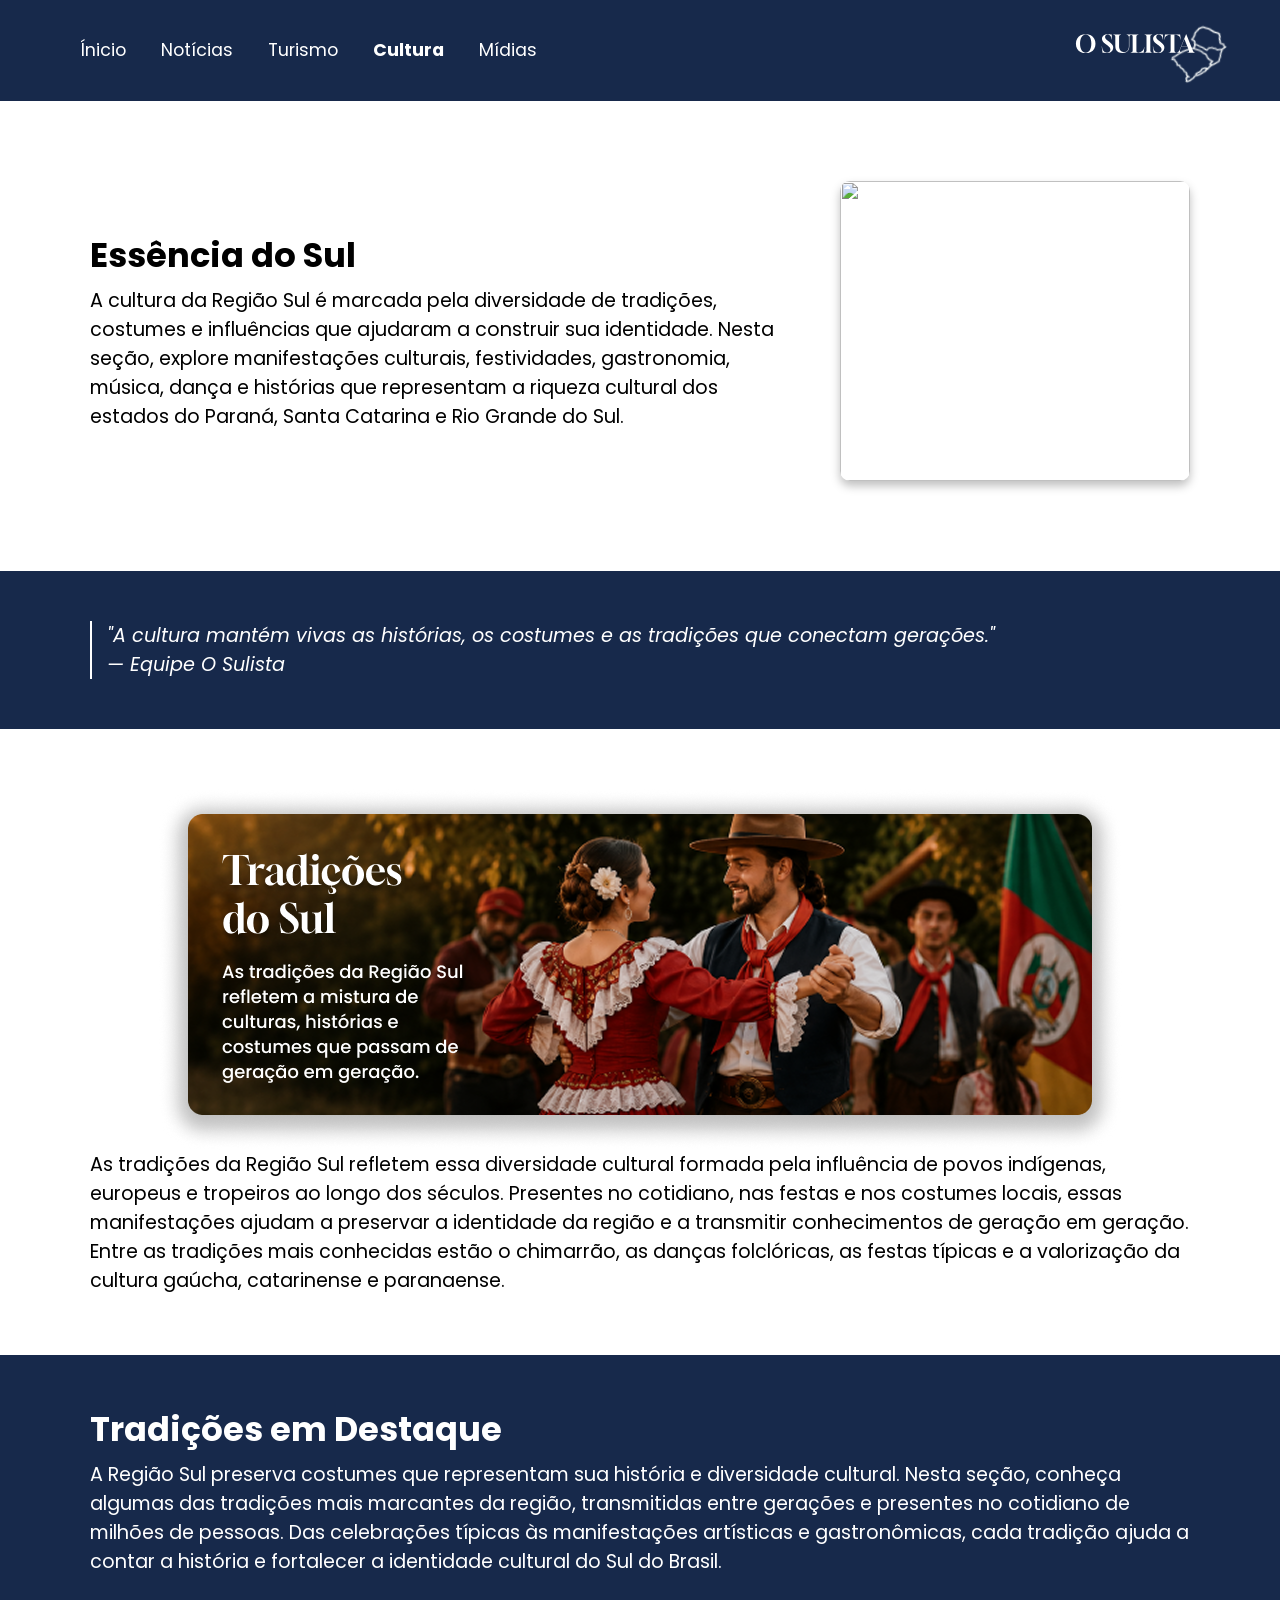
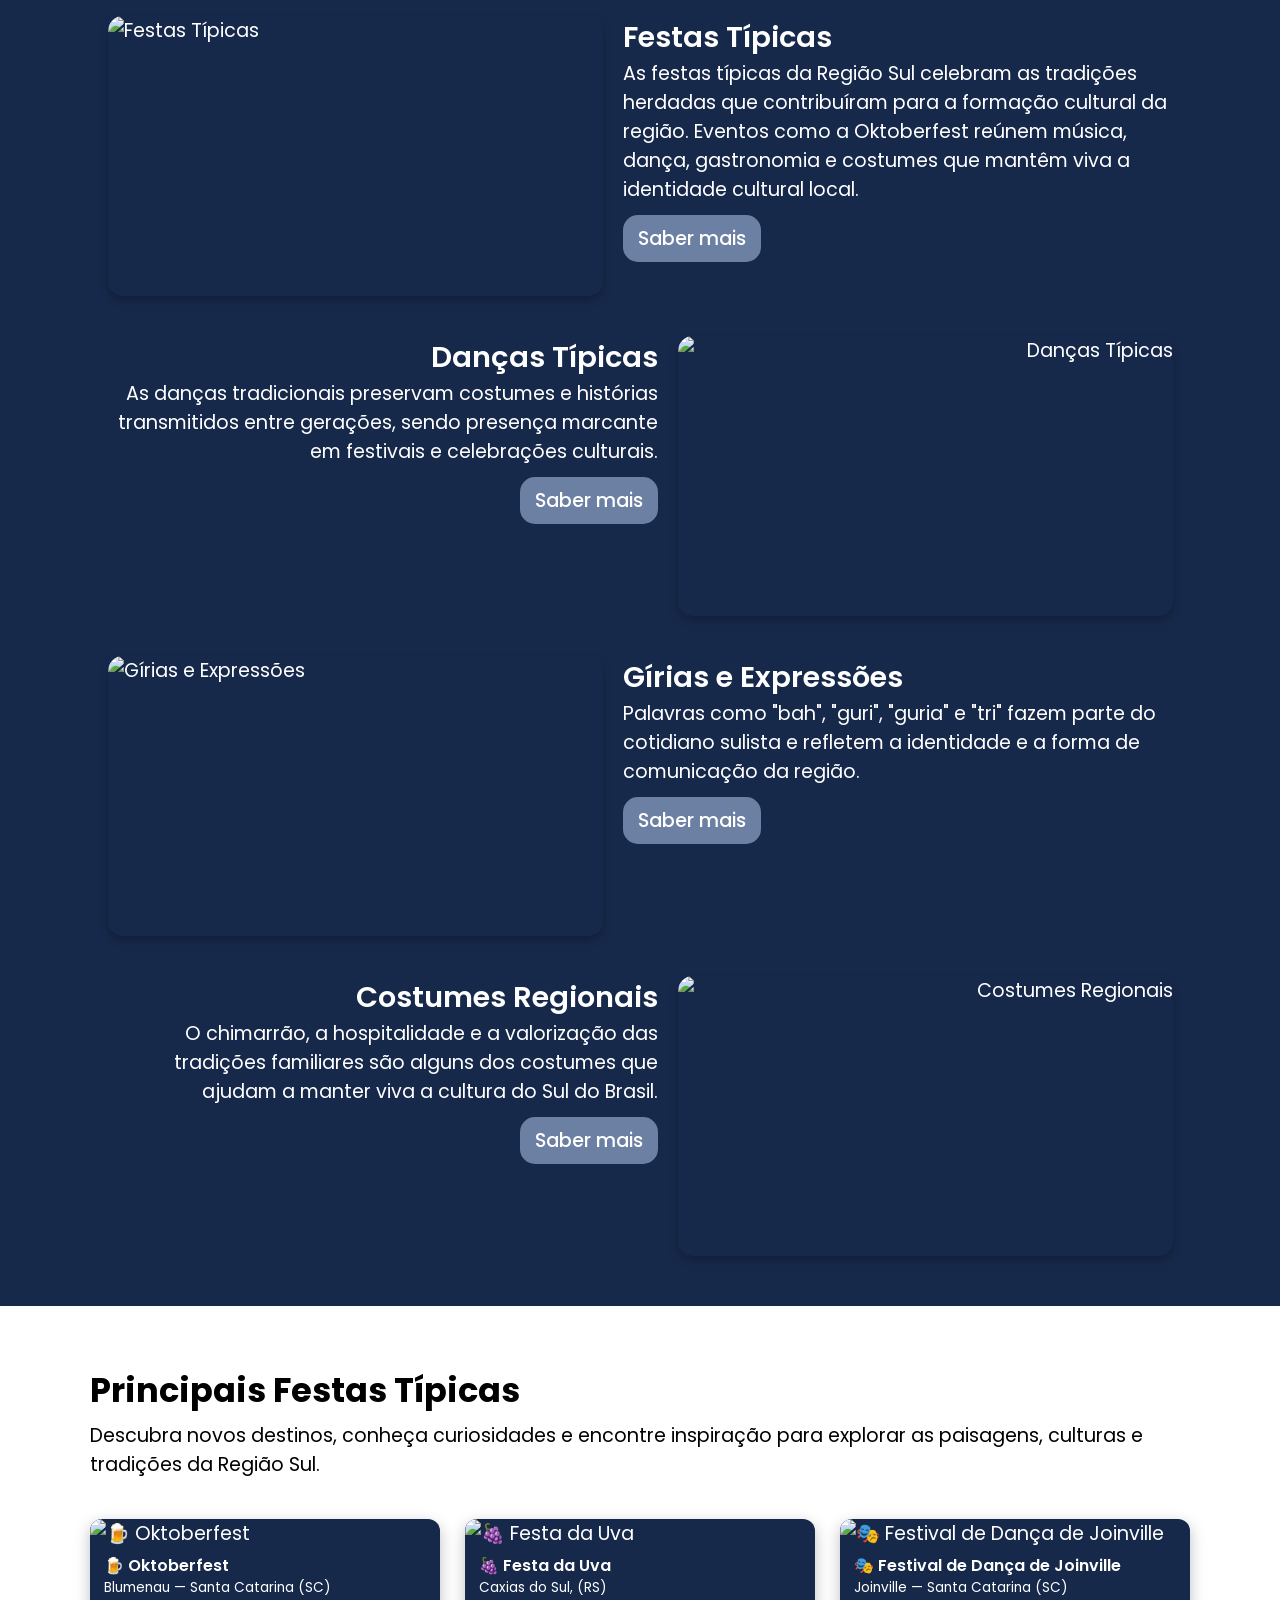
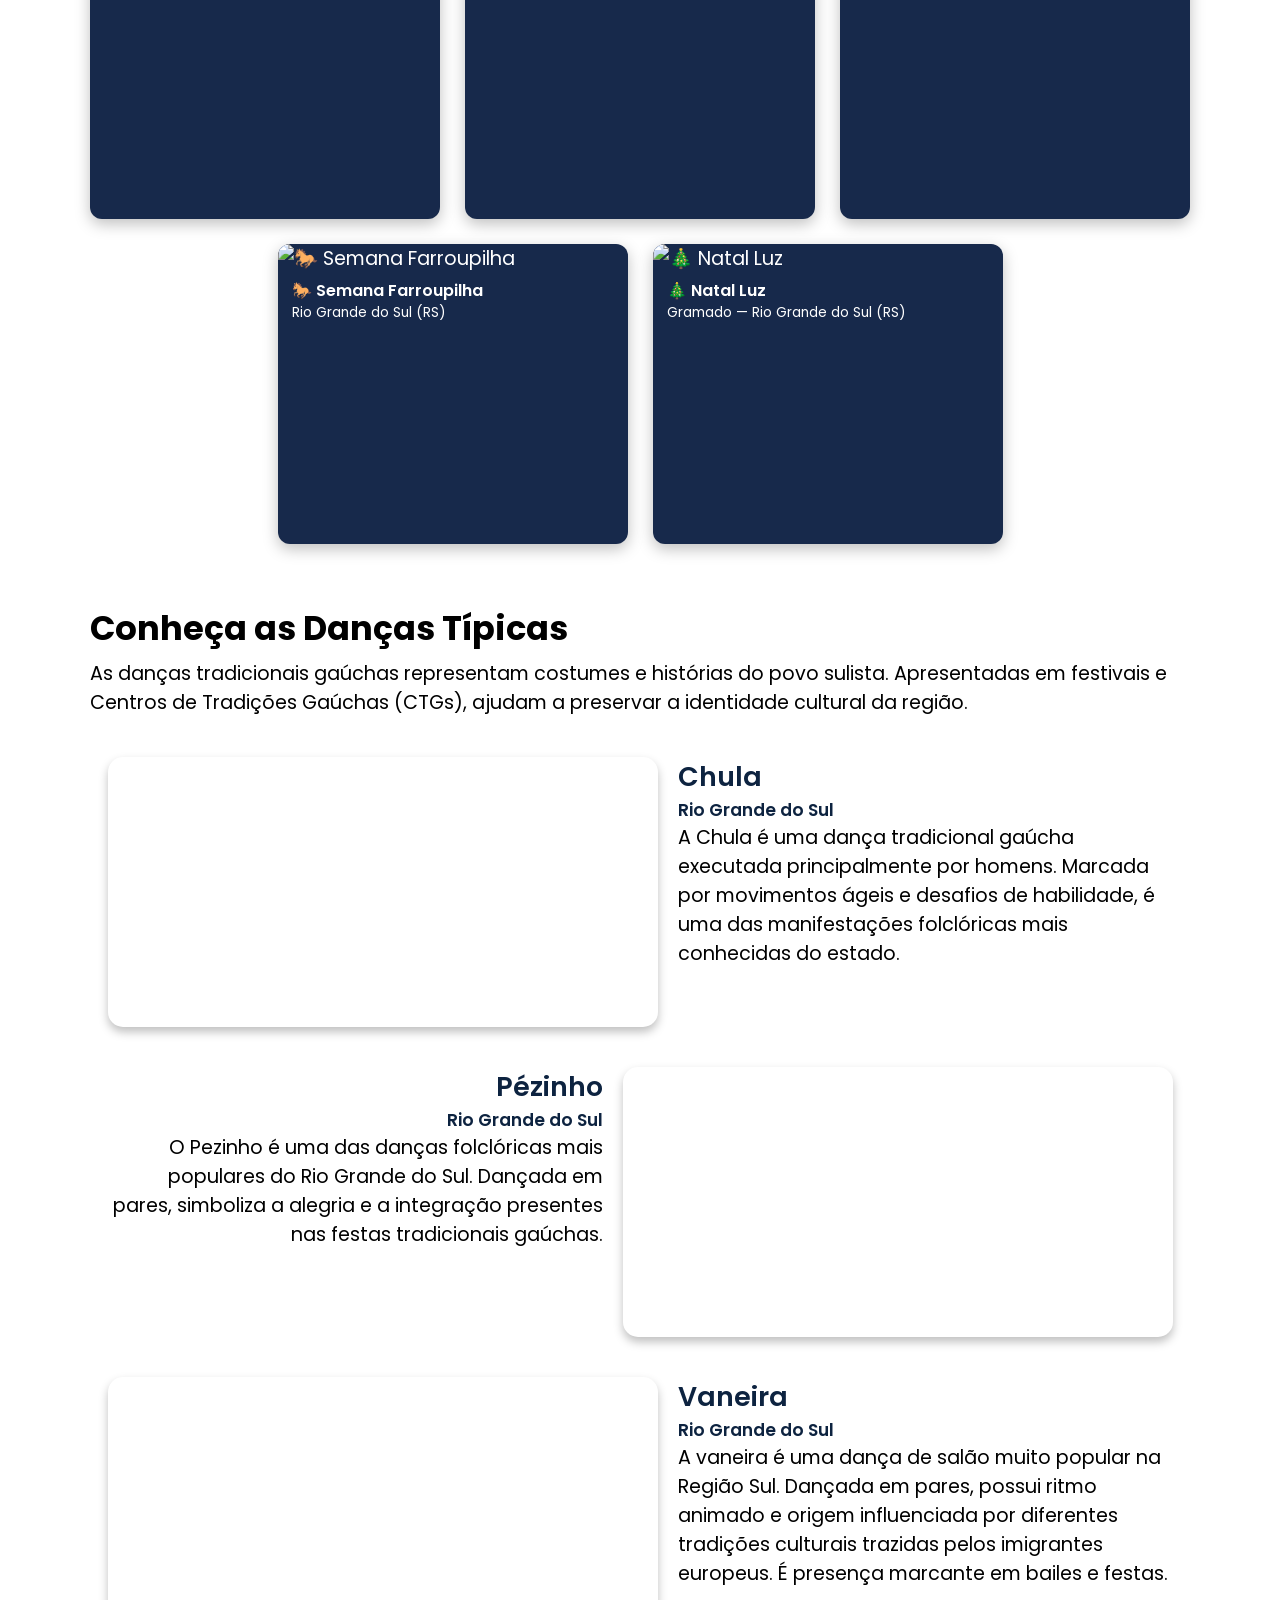
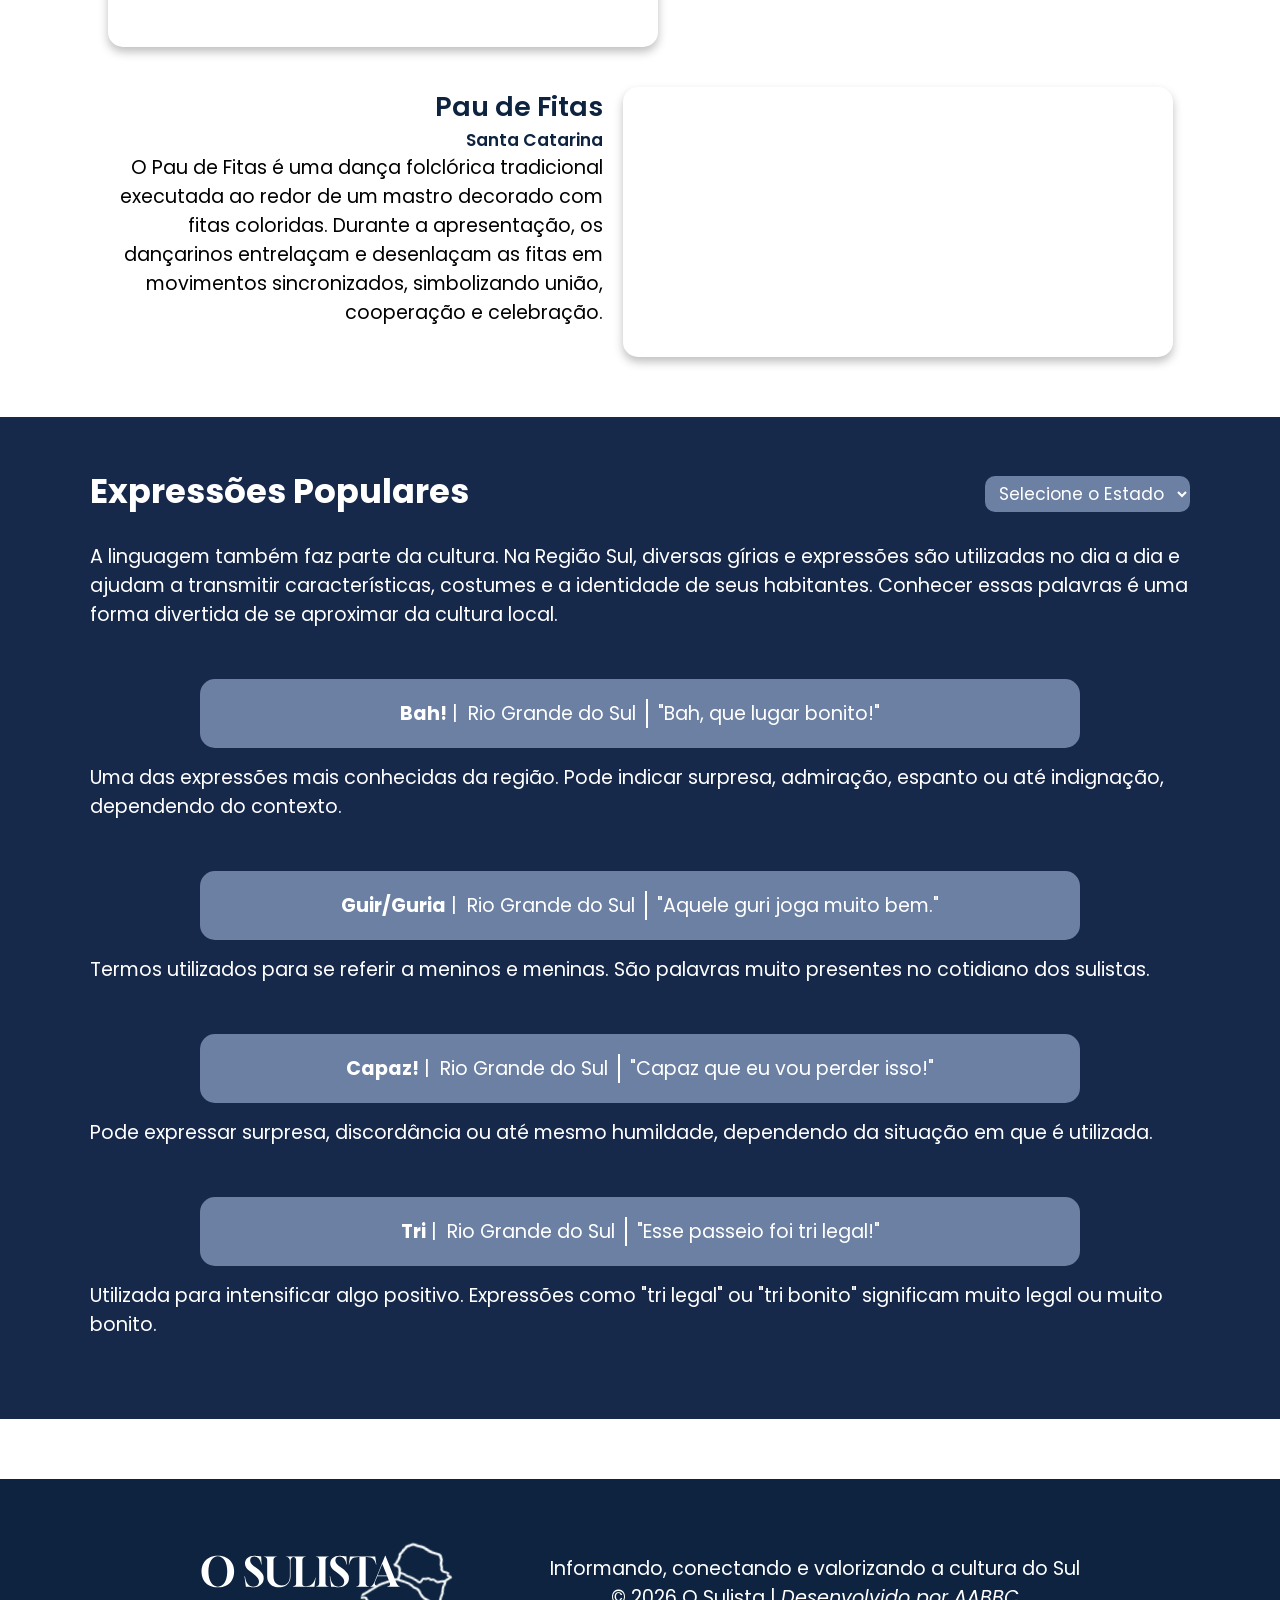
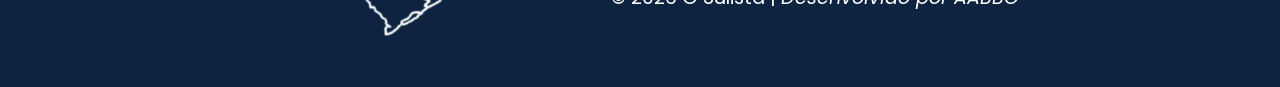
==== pages/cultura.html @ c083f539 "pagina cultura e ajustes gerais" ====
<!DOCTYPE html>
<html lang="pt-br">

<head>
    <meta charset="UTF-8">
    <meta name="viewport" content="width=device-width, initial-scale=1.0">
    <title>O Sulista</title>
    <link rel="stylesheet" href="../css/cultura.css">
    <link rel="stylesheet" href="../css/geral.css">
    <link rel="shortcut icon" href="../assets/icon-sul.svg" type="image/x-icon">
</head>

<body>
    <header>
        <nav>
            <ul>
                <li><a href="../index.html">Ínicio</a></li>
                <li><a href="noticias.html">Notícias</a></li>
                <li><a href="turismo.html">Turismo</a></li>
                <li><a href="#" class="atual">Cultura</a></li>
                <li><a href="midias.html">Mídias</a></li>
            </ul>
        </nav>
        <img src="../assets/logo-branca.svg" alt="Logo do O Sulista" id="logo-header">
    </header>
    <main>
        <section id="sec-introducao">
            <div>
                <h1>Essência do Sul</h1>
                <p>A cultura da Região Sul é marcada pela diversidade de tradições, costumes e influências que ajudaram
                    a construir sua identidade. Nesta seção, explore manifestações culturais, festividades, gastronomia,
                    música, dança e histórias que representam a riqueza cultural dos estados do Paraná, Santa Catarina e
                    Rio Grande do Sul.</p>
            </div>
            <img src="https://www.cma.com.br/wp-content/uploads/2023/01/placeholder-87-1.png" alt="">
        </section>
        <section id="citacao-cultura">
            <blockquote>
                "A cultura mantém vivas as histórias, os costumes e as tradições que conectam gerações." <br>
                — Equipe O Sulista
            </blockquote>
        </section>
        <section id="sec-tradicoes">
            <img src="../assets/tradicoes.png" alt="Tradições">
            <p>As tradições da Região Sul refletem essa diversidade cultural formada pela influência de povos indígenas,
                europeus e tropeiros ao longo dos séculos. Presentes no cotidiano, nas festas e nos costumes locais,
                essas manifestações ajudam a preservar a identidade da região e a transmitir conhecimentos de geração em
                geração. Entre as tradições mais conhecidas estão o chimarrão, as danças folclóricas, as festas típicas
                e a valorização da cultura gaúcha, catarinense e paranaense.</p>
        </section>
        <section id="sec-trad-destaque">
            <h1>Tradições em Destaque</h1>
            <p>A Região Sul preserva costumes que representam sua história e diversidade cultural. Nesta seção, conheça
                algumas das tradições mais marcantes da região, transmitidas entre gerações e presentes no cotidiano de
                milhões de pessoas. Das celebrações típicas às manifestações artísticas e gastronômicas, cada tradição
                ajuda a contar a história e fortalecer a identidade cultural do Sul do Brasil.</p>
            <div class="container-tradicoes" id="tradicoesContainer">
            </div>
        </section>
        <section id="sec-festas">
            <h1>Principais Festas Típicas</h1>
            <p>Descubra novos destinos, conheça curiosidades e encontre inspiração para explorar as paisagens, culturas
                e tradições da Região Sul.</p>
            <div class="container-festas" id="containerFestas"></div>
        </section>
        <section id="sec-dancas">
            <h1>Conheça as Danças Típicas</h1>
            <p>As danças tradicionais gaúchas representam costumes e histórias do povo sulista. Apresentadas em festivais e Centros de Tradições Gaúchas (CTGs), ajudam a preservar a identidade cultural da região.</p>
            <div class="container-dancas" id="dancasContainer">
            </div>
        </section>
        <section id="sec-expressoes">
            <div id="header-secao-girias">
                <h1>Expressões Populares</h1>
                <select id="selectEstadoGirias">
                    <option value="todos">Selecione o Estado</option>
                    <option value="RS">Rio Grande do Sul</option>
                    <option value="SC">Santa Catarina</option>
                    <option value="PR">Paraná</option>
                </select>
            </div>
            <p>A linguagem também faz parte da cultura. Na Região Sul, diversas gírias e expressões são utilizadas no dia a dia e ajudam a transmitir características, costumes e a identidade de seus habitantes. Conhecer essas palavras é uma forma divertida de se aproximar da cultura local.</p>
            <div id="containerGirias" class="container-girias"></div>
            </div>
        </section>
    </main>
    <footer>
        <img src="../assets/logo-branca.svg" alt="Logo do O Sulista" id="logo-footer">
        <p>
            Informando, conectando e valorizando a cultura do Sul
            <br>
            © 2026 O Sulista | <a href="pages/equipe.html"><em>Desenvolvido por AABBC</em></a>
        </p>
    </footer>
    <script src="https://kit.fontawesome.com/f9c90ebe75.js" crossorigin="anonymous"></script>
    <script src="../js/cultura/tradicoes.js"></script>
    <script src="../js/cultura/festas.js"></script>
    <script src="../js/cultura/dancas.js"></script>
    <script src="../js/cultura/girias.js"></script>
    
</body>

</html>
---- css/cultura.css ----
h1 {
    font-size: 1.75em;
    margin-bottom: 5px;
}

#sec-introducao {
    display: flex;
    padding: 30px 90px;
    gap: 40px;
    align-items: center;
}

#sec-introducao img {
    width: 350px;
    height: 300px;
    object-fit: cover;
    border-radius: 10px;
    box-shadow: 0px 5px 10px 0px rgba(0, 0, 0, 0.25);
}


/*-----citacao-------*/
#citacao-cultura {
    background-color: #17294B;
    color: #fff;
    padding: 50px 90px;
}

#citacao-cultura blockquote {
    margin: auto;
    font-style: italic;
    border-left: 2px solid #fff;
    padding-left: 15px;
}

#sec-tradicoes {
    display: flex;
    flex-direction: column;
    align-items: center;
}

/*-----------secao tradicoes destaque------------*/
#sec-trad-destaque {
    background-color: #17294B;
    color: #fff;
    padding: 50px 90px;
}

.container-tradicoes {
    margin-top: 40px;
    display: flex;
    flex-direction: column;
    gap: 40px;
}

.card-tradicao {
    display: flex;
    justify-content: center;
    gap: 20px;
}

.card-tradicao-info {
    width: 50%;
}

.card-tradicao img {
    width: 45%;
    height: 280px;
    object-fit: cover;
    border-radius: 15px;
    box-shadow: 0px 5px 10px 0px rgba(0, 0, 0, 0.25);
}

.card-tradicao h2 {
    font-weight: 600;
}

.card-tradicao p {
    margin-bottom: 20px;
}

.card-tradicao a {
    padding: 10px 15px;
    background-color: #6C80A3;
    font-weight: 500;
    border-radius: 15px;
}

.card-tradicao-reverse {
    flex-direction: row-reverse;
    text-align: right;
}

/*---------------festas-------------*/
.container-festas {
    width: 100%;
    margin: 40px auto;
    display: grid;
    grid-template-columns: repeat(6, 1fr);
    gap: 25px;
}

.flip-card-festa {
    height: 300px;
    grid-column: span 2;
    perspective: 1000px;
}

.flip-card-festa:nth-child(4) {
    grid-column: 2 / span 2;
}

.flip-card-festa:nth-child(5) {
    grid-column: 4 / span 2;
}

.flip-card-inner-festa {
    position: relative;
    width: 100%;
    height: 100%;
    transition: transform .8s;
    transform-style: preserve-3d;
}

.flip-card-festa:hover .flip-card-inner-festa {
    transform: rotateY(180deg);
}

.card-front-festa,
.card-back-festa {
    position: absolute;
    inset: 0;
    border-radius: 12px;
    overflow: hidden;
    backface-visibility: hidden;
    box-shadow: 0 5px 15px rgba(0, 0, 0, .25);
    background: #17294B;
    color: white;
}

.card-front-festa img {
    width: 100%;
    height: 210px;
    object-fit: cover;
}

.card-content-festa {
    padding: 5px 14px;
}

.card-content-festa h3 {
    margin: 0;
    font-size: 1rem;
    font-weight: 600;
}

.card-content-festa span {
    display: block;
    font-size: .85rem;
}

.card-back-festa {
    transform: rotateY(180deg);
    padding: 20px;
    font-size: .7em;
}

.divider {
    background-color: #0D2340;
    height: 1px;
    margin: 15px auto;
    width: 70%;
}

.card-back-festa h3 {
    font-size: 1.1em;
    font-weight: 600;
}

/*-------------dancas--------------*/
.container-dancas {
    margin-top: 40px;
    display: flex;
    flex-direction: column;
    gap: 40px;
}

.card-danca {
    display: flex;
    justify-content: center;
    gap: 20px;
}

.card-danca-info {
    width: 45%;
}

.card-danca video {
    width: 50%;
    height: 270px;
    border-radius: 15px;
    box-shadow: 0px 5px 10px 0px rgba(0, 0, 0, 0.25);
}

.card-danca h2 {
    font-weight: 600;
    color: #0D2340;
    font-size: 1.4em;
}

.card-danca h3 {
    color: #0D2340;
    font-weight: 600;
    font-size: .9em;
}

.card-danca p {
    margin-bottom: 20px;
}

.card-danca a {
    padding: 10px 15px;
    background-color: #6C80A3;
    font-weight: 500;
    border-radius: 15px;
}

.card-danca-reverse {
    flex-direction: row-reverse;
    text-align: right;
}

/*--------expressoes------------*/
#sec-expressoes {
    background-color: #17294B;
    color: #fff;
    padding: 50px 90px;
}

#header-secao-girias {
    display: flex;
    justify-content: space-between;
    align-items: center;
    margin-bottom: 20px;
}

#sec-expressoes select {
    color: #fff;
    background-color: #6C80A3;
    border-radius: 10px;
    font-size: .9em;
    padding: 5px 10px;
    cursor: pointer;
}

#sec-expressoes select:hover{
    background-color: #5f718f;
}

#sec-expressoes option {
    background-color:#fff;
    color: #0D2340;
}

.container-girias {
    margin: 30px 0;
}

.card-giria {
    width: 80%;
    margin: 50px auto 15px auto;
    background-color: #6C80A3;
    display: flex;
    padding: 20px;
    border-radius: 15px;
    justify-content: center;
    gap: 10px;
}

.card-giria-ex {
    border-left: 2px solid #fff;
    padding-left: 10px;
}
---- css/geral.css ----
@import url('https://fonts.googleapis.com/css2?family=Gloock&display=swap');

@import url('https://fonts.googleapis.com/css2?family=Poppins:ital,wght@0,100;0,200;0,300;0,400;0,500;0,600;0,700;0,800;0,900;1,100;1,200;1,300;1,400;1,500;1,600;1,700;1,800;1,900&display=swap');

/*---------reset.css----------*/

* {
    margin: 0;
    padding: 0;
    box-sizing: border-box;
    font-family: "Poppins", sans-serif;
}

main {
    font-size: 1.2em;
}

section {
    max-width: 100%;
    padding: 0px 90px;
    margin-bottom: 60px;
}

ul,
ol {
    list-style: none;
}

a {
    text-decoration: none;
    color: inherit;
}

button,
input,
select,
textarea {
    font: inherit;
    border: none;
    background: none;
    outline: none;
}

:focus {
    outline: none;
}

table {
    border-collapse: collapse;
    border-spacing: 0;
}

/*---------------header--------------*/
header {
    background-color: #17294B;
    color: #fff;
    display: flex;
    justify-content: space-between;
    align-items: center;
    padding-left: 80px;
    margin-bottom: 50px;
    font-size: 1.1em;
}

header nav {
    width: 30%;
}

header nav ul {
    width: 100%;
    display: flex;
    align-items: center;
    gap: 35px;
}

header nav ul li:hover{
    transform: scale(1.1);
    transition: 0.3s;
}

#logo-header {
    width: 180px;
    margin: 0px 25px 0px 0px;
}

.atual {
    font-weight: bold;
}

/*------------------footer------------------*/
footer {
    background-color: #0D2340;
    color: #fff;
    display: flex;
    align-items: center;
    justify-content: center;
    padding: 20px;
    font-size: 1.2em;
    gap: 50px;
    text-align: center;
}

footer img {
    width: 300px;
    margin: 0;
}

footer a:hover {
    text-decoration: underline;
}
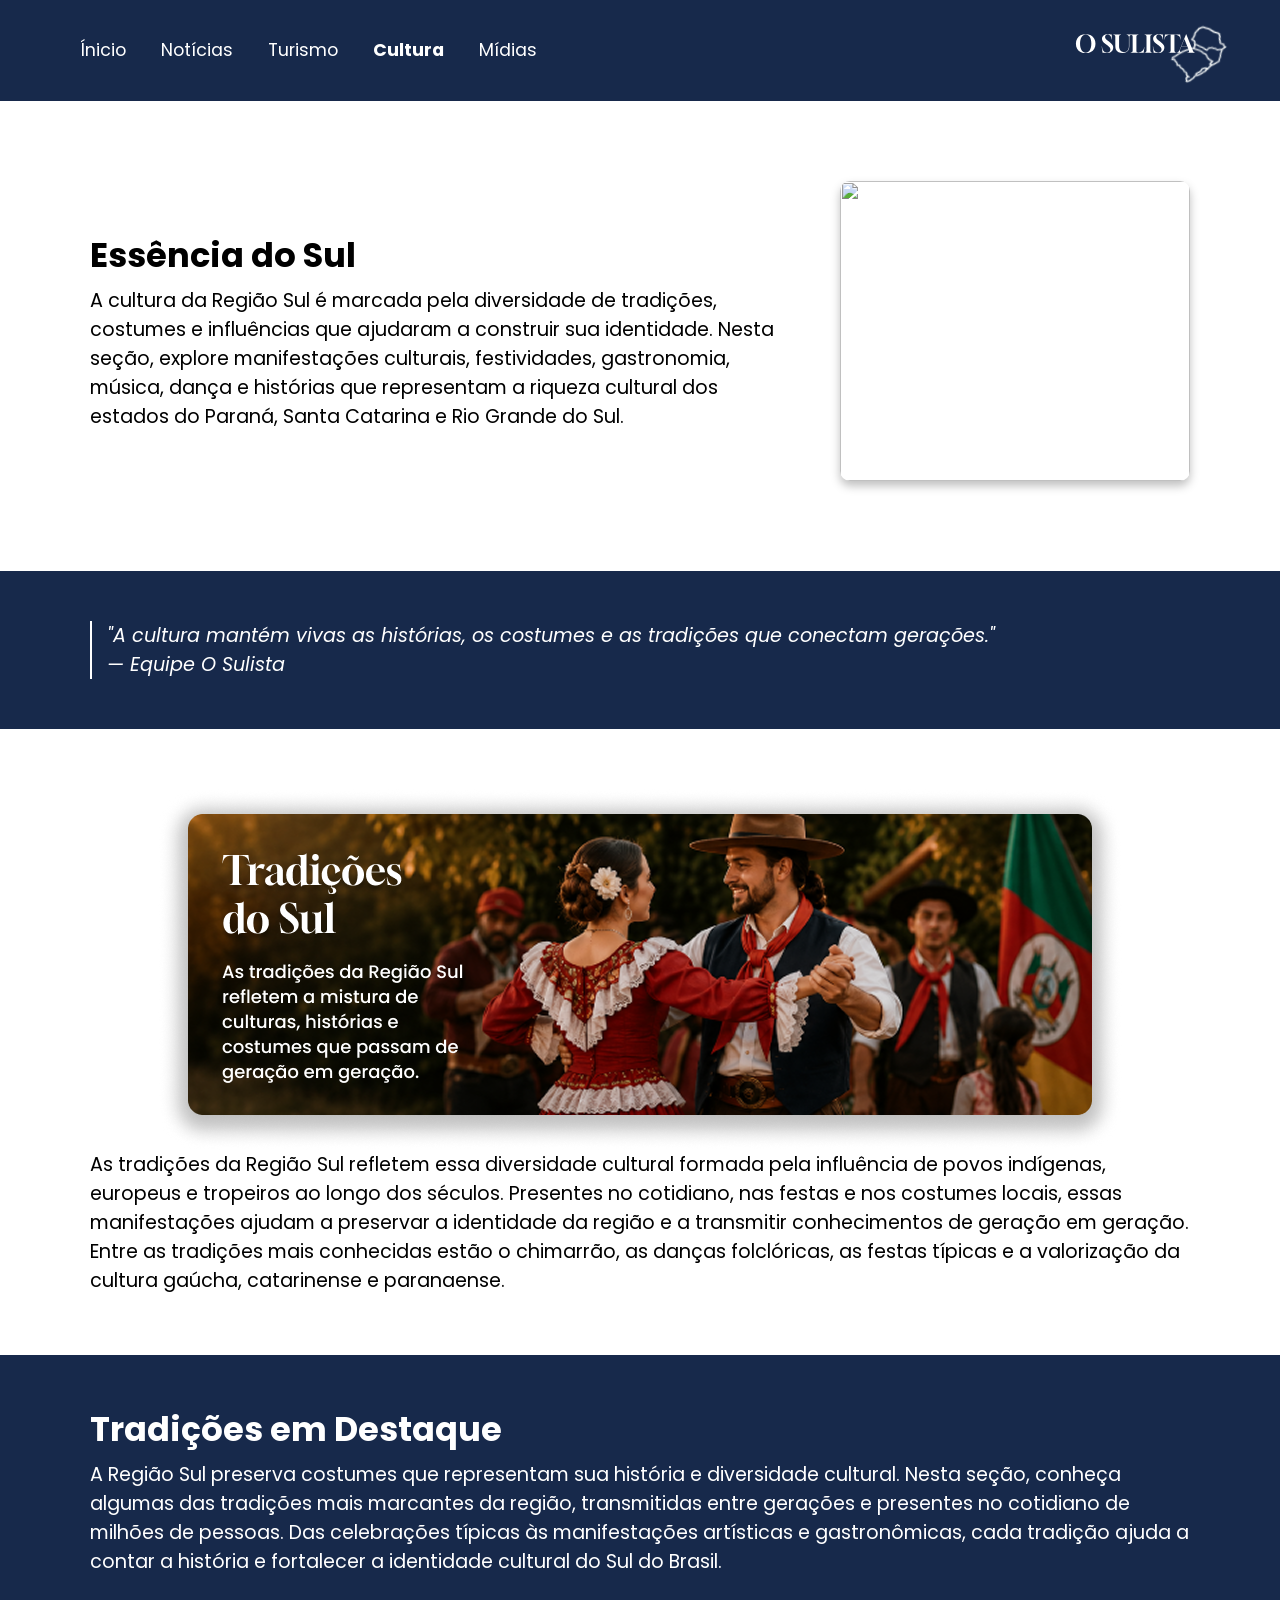
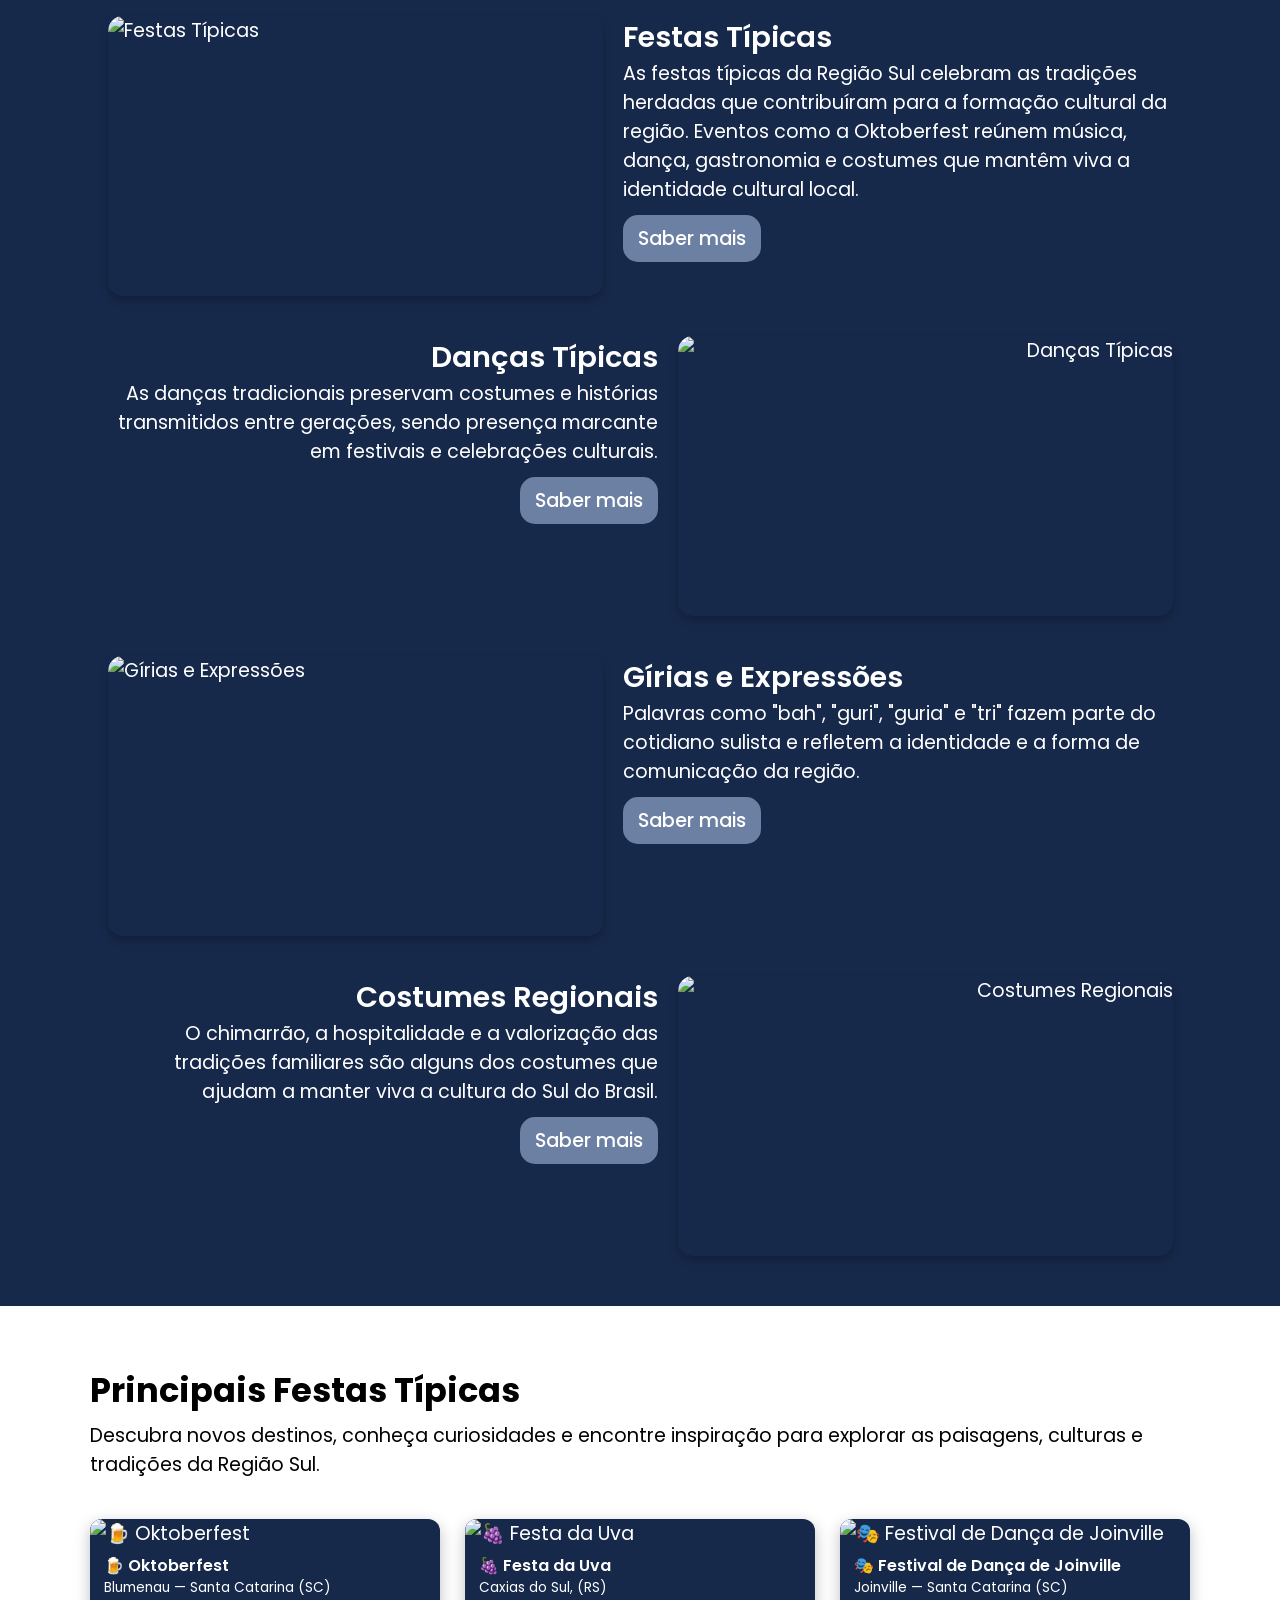
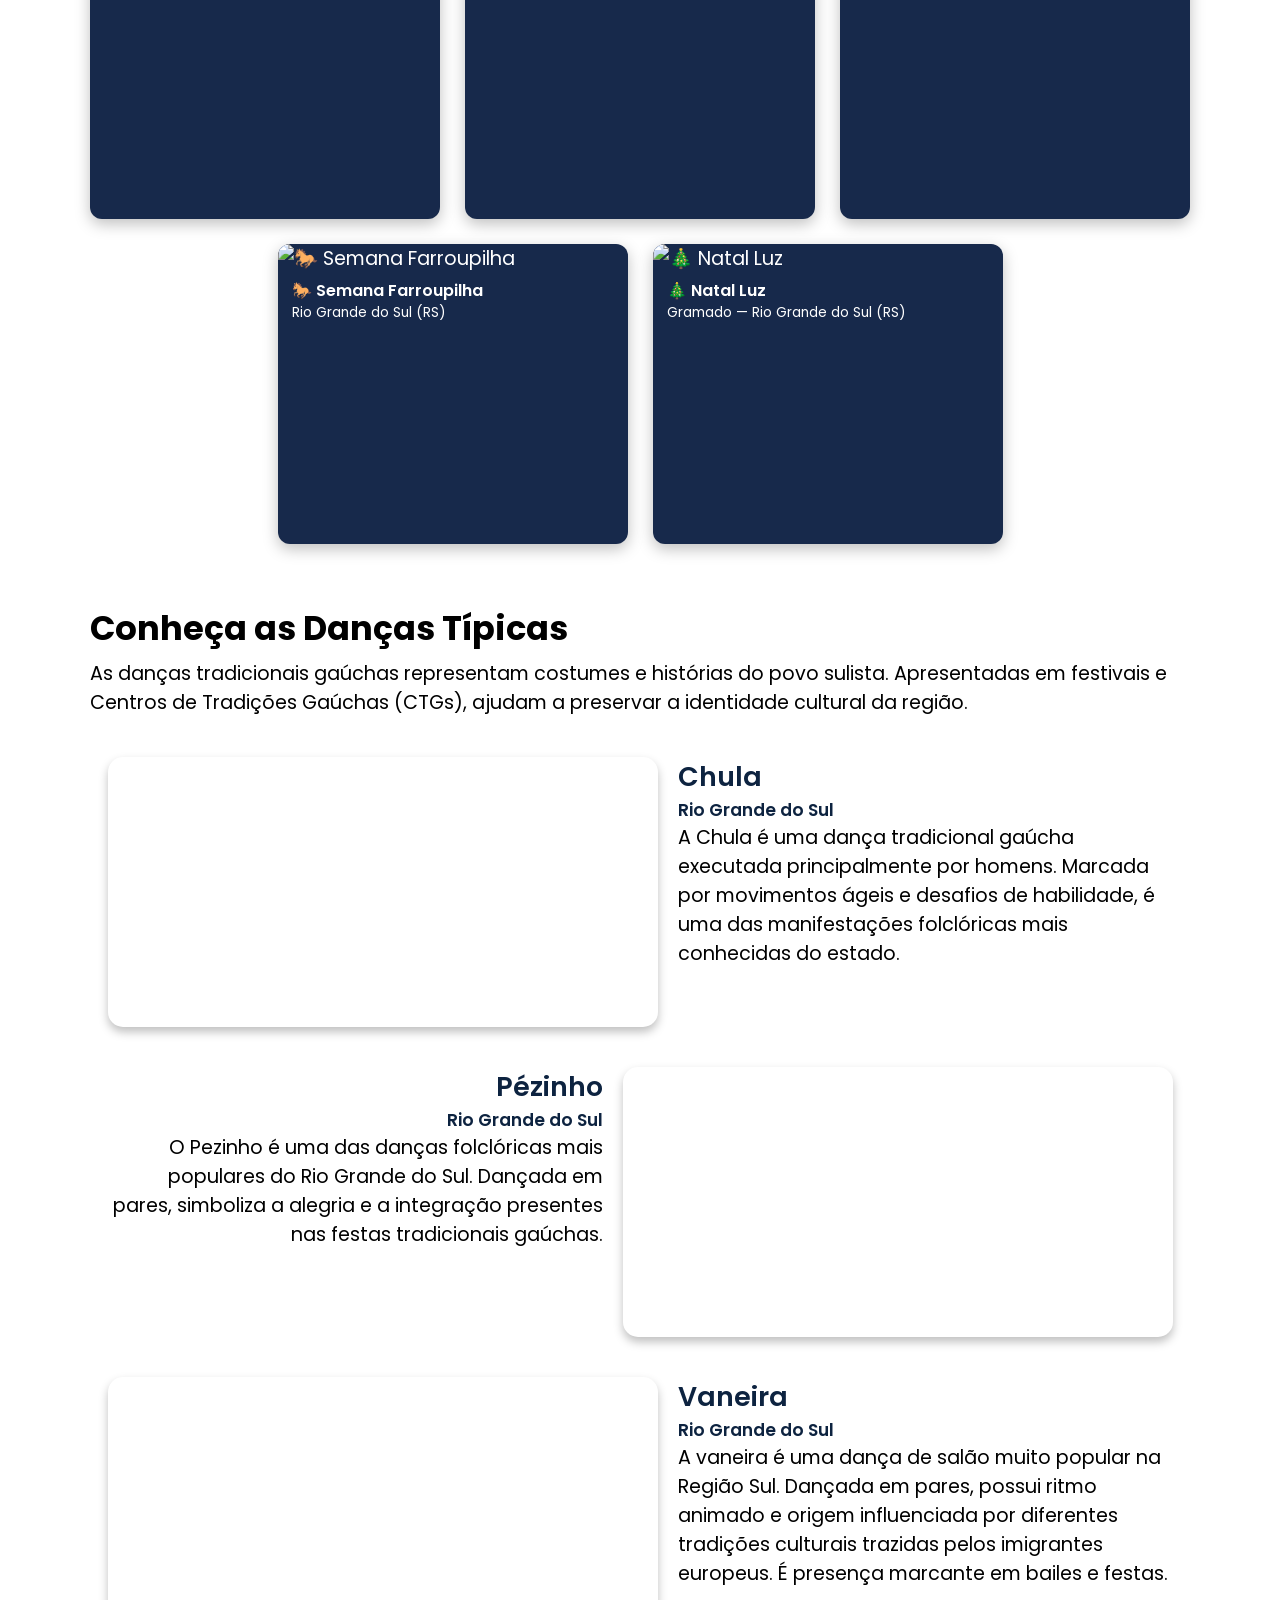
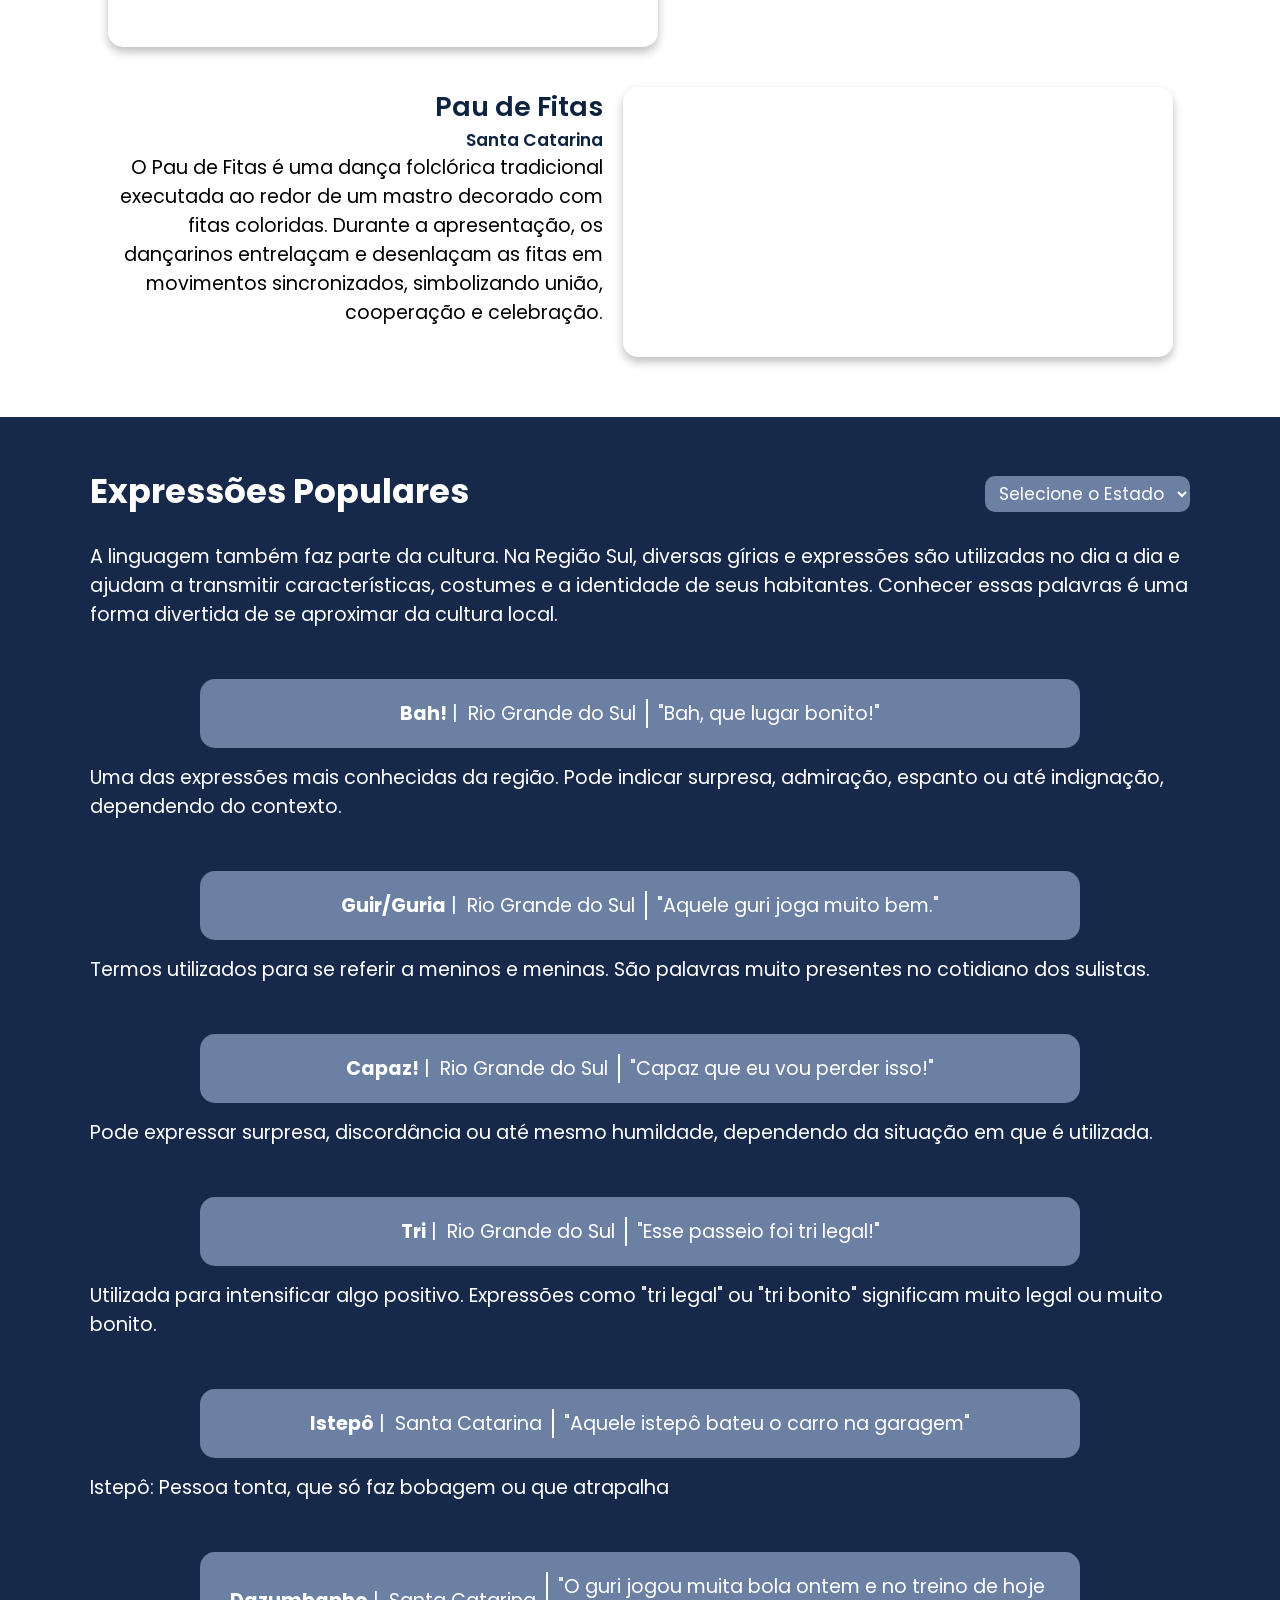
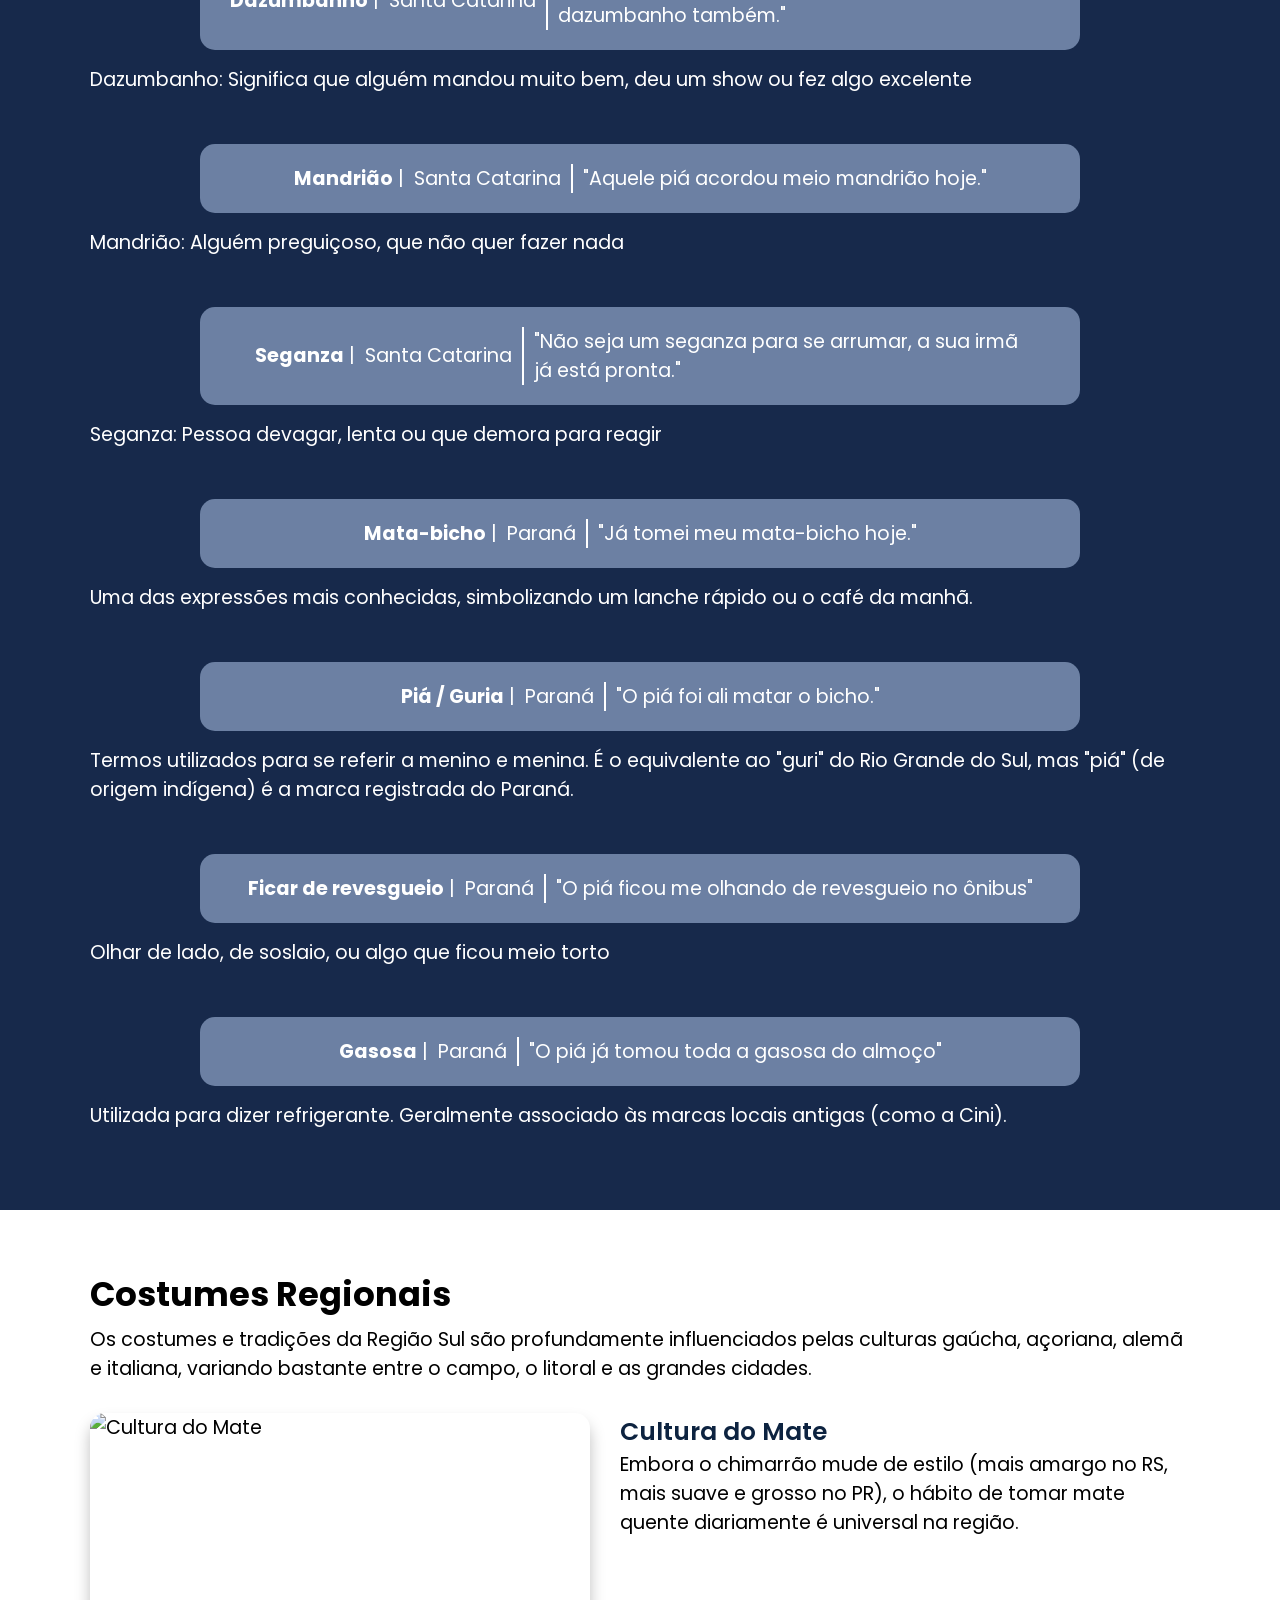
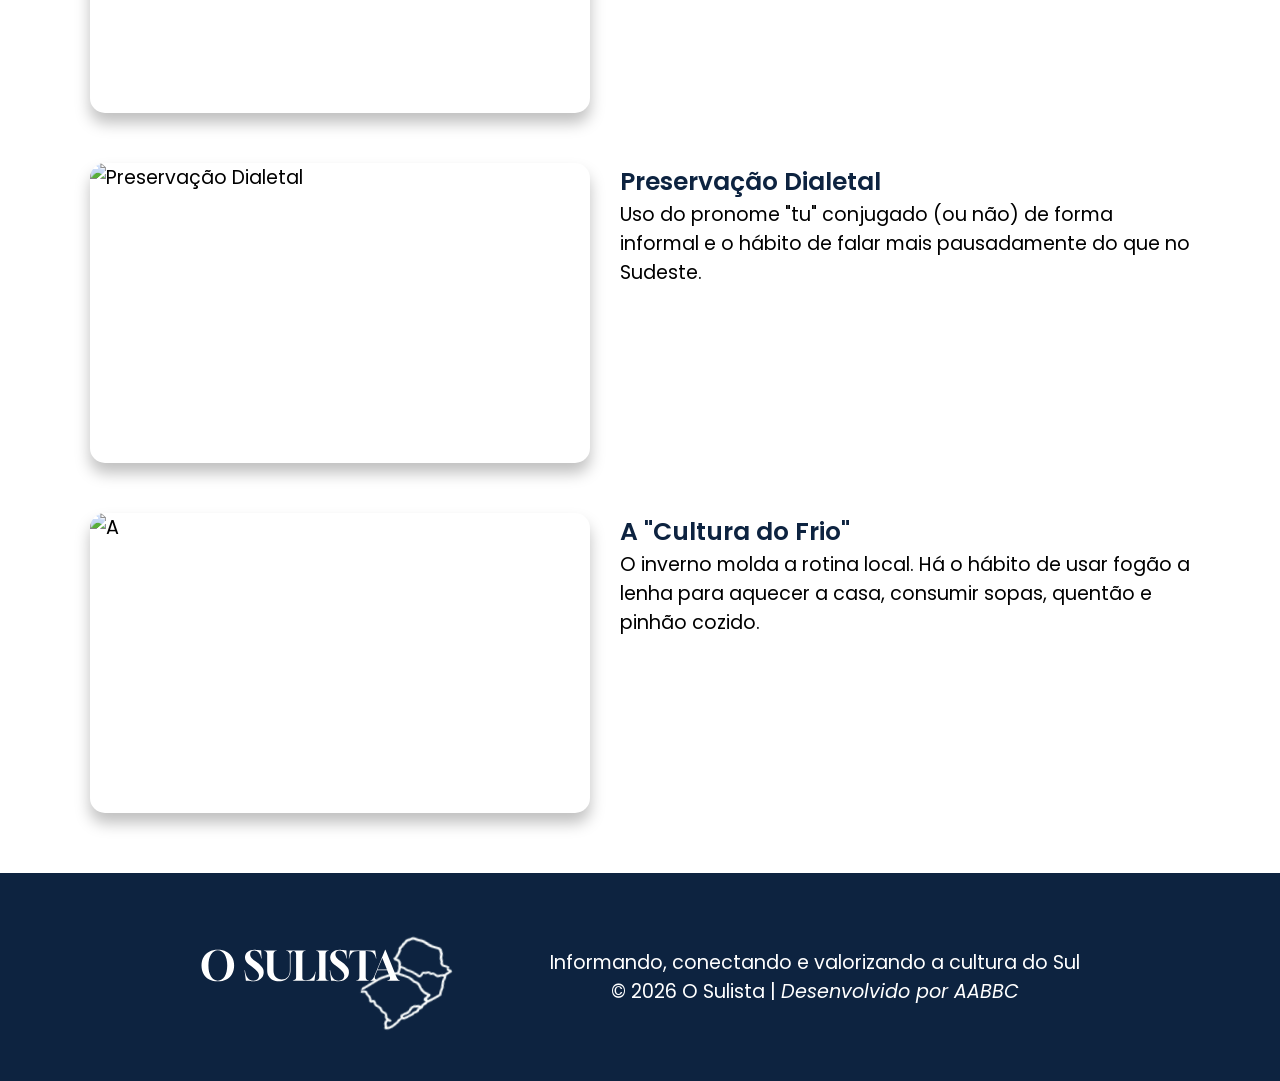
==== commit 2dfff7d6: "mais seções na pagina cultura" ====
--- a/pages/cultura.html
+++ b/pages/cultura.html
@@ -83,6 +83,12 @@
             <div id="containerGirias" class="container-girias"></div>
             </div>
         </section>
+        <section id="sec-costumes">
+            <h1>Costumes Regionais</h1>
+            <p>Os costumes e tradições da Região Sul são profundamente influenciados pelas culturas gaúcha, açoriana, alemã e italiana, variando bastante entre o campo, o litoral e as grandes cidades.</p>
+            <div id="containerCostumes" class="container-costumes">
+            </div>
+        </section>
     </main>
     <footer>
         <img src="../assets/logo-branca.svg" alt="Logo do O Sulista" id="logo-footer">
@@ -97,6 +103,41 @@
     <script src="../js/cultura/festas.js"></script>
     <script src="../js/cultura/dancas.js"></script>
     <script src="../js/cultura/girias.js"></script>
+    <script>
+
+        const costumes = [
+            {
+                imagem: "https://http2.mlstatic.com/D_NQ_NP_829495-MLB92982261542_092025-O.webp",
+                titulo: "Cultura do Mate",
+                descricao: "Embora o chimarrão mude de estilo (mais amargo no RS, mais suave e grosso no PR), o hábito de tomar mate quente diariamente é universal na região."
+            }, 
+            {
+                imagem: "https://whiteroseforest.org/wp-content/uploads/2023/05/White-Rose-Forest-Shoot-111-low.jpg",
+                titulo: "Preservação Dialetal",
+                descricao: "Uso do pronome \"tu\" conjugado (ou não) de forma informal e o hábito de falar mais pausadamente do que no Sudeste."
+            },
+            {
+                imagem: "https://encrypted-tbn2.gstatic.com/images?q=tbn:ANd9GcQW-VLzX7Z2ZcbX3uxGeCeBHWB6UudMFDJf1vgG4oC09knZMaLj",
+                titulo: "A \"Cultura do Frio\"",
+                descricao: "O inverno molda a rotina local. Há o hábito de usar fogão a lenha para aquecer a casa, consumir sopas, quentão e pinhão cozido."
+            },
+        ]
+
+        const containerCostumes = document.getElementById("containerCostumes")
+
+        costumes.forEach(costume => {
+            containerCostumes.innerHTML += `
+            <article class="card-costume">
+                <img src="${costume.imagem}" alt="${costume.titulo}">
+                
+                <div class="card-content-costume">
+                    <h3>${costume.titulo}</h3>
+                    <p>${costume.descricao}</p>
+                </div>
+            </article>
+            `
+        });
+    </script>
     
 </body>
 
--- a/css/cultura.css
+++ b/css/cultura.css
@@ -1,3 +1,7 @@
+body, html {
+    scroll-behavior: smooth;
+}
+
 h1 {
     font-size: 1.75em;
     margin-bottom: 5px;
@@ -275,9 +279,41 @@
     border-radius: 15px;
     justify-content: center;
     gap: 10px;
+    align-items: center;
 }
 
 .card-giria-ex {
     border-left: 2px solid #fff;
     padding-left: 10px;
+    max-width: 60%;
+}
+
+
+/*--------------costumes--------------*/
+
+.container-costumes {
+    display: flex;
+    flex-direction: column;
+    gap: 50px;
+    margin-top: 30px;
+}
+
+.card-costume {
+    display: flex;
+    gap: 30px;
+}
+
+.card-costume h3{
+    color: #0D2340;
+    font-weight: 600;
+    font-size: 1.3em;
+}
+
+.card-costume img{
+    min-width: 500px;
+    max-width: 70%;
+    height: 300px;
+    object-fit: cover;
+    border-radius: 15px;
+    box-shadow: 0 10px 15px 0px rgba(0, 0, 0, 0.25);
 }
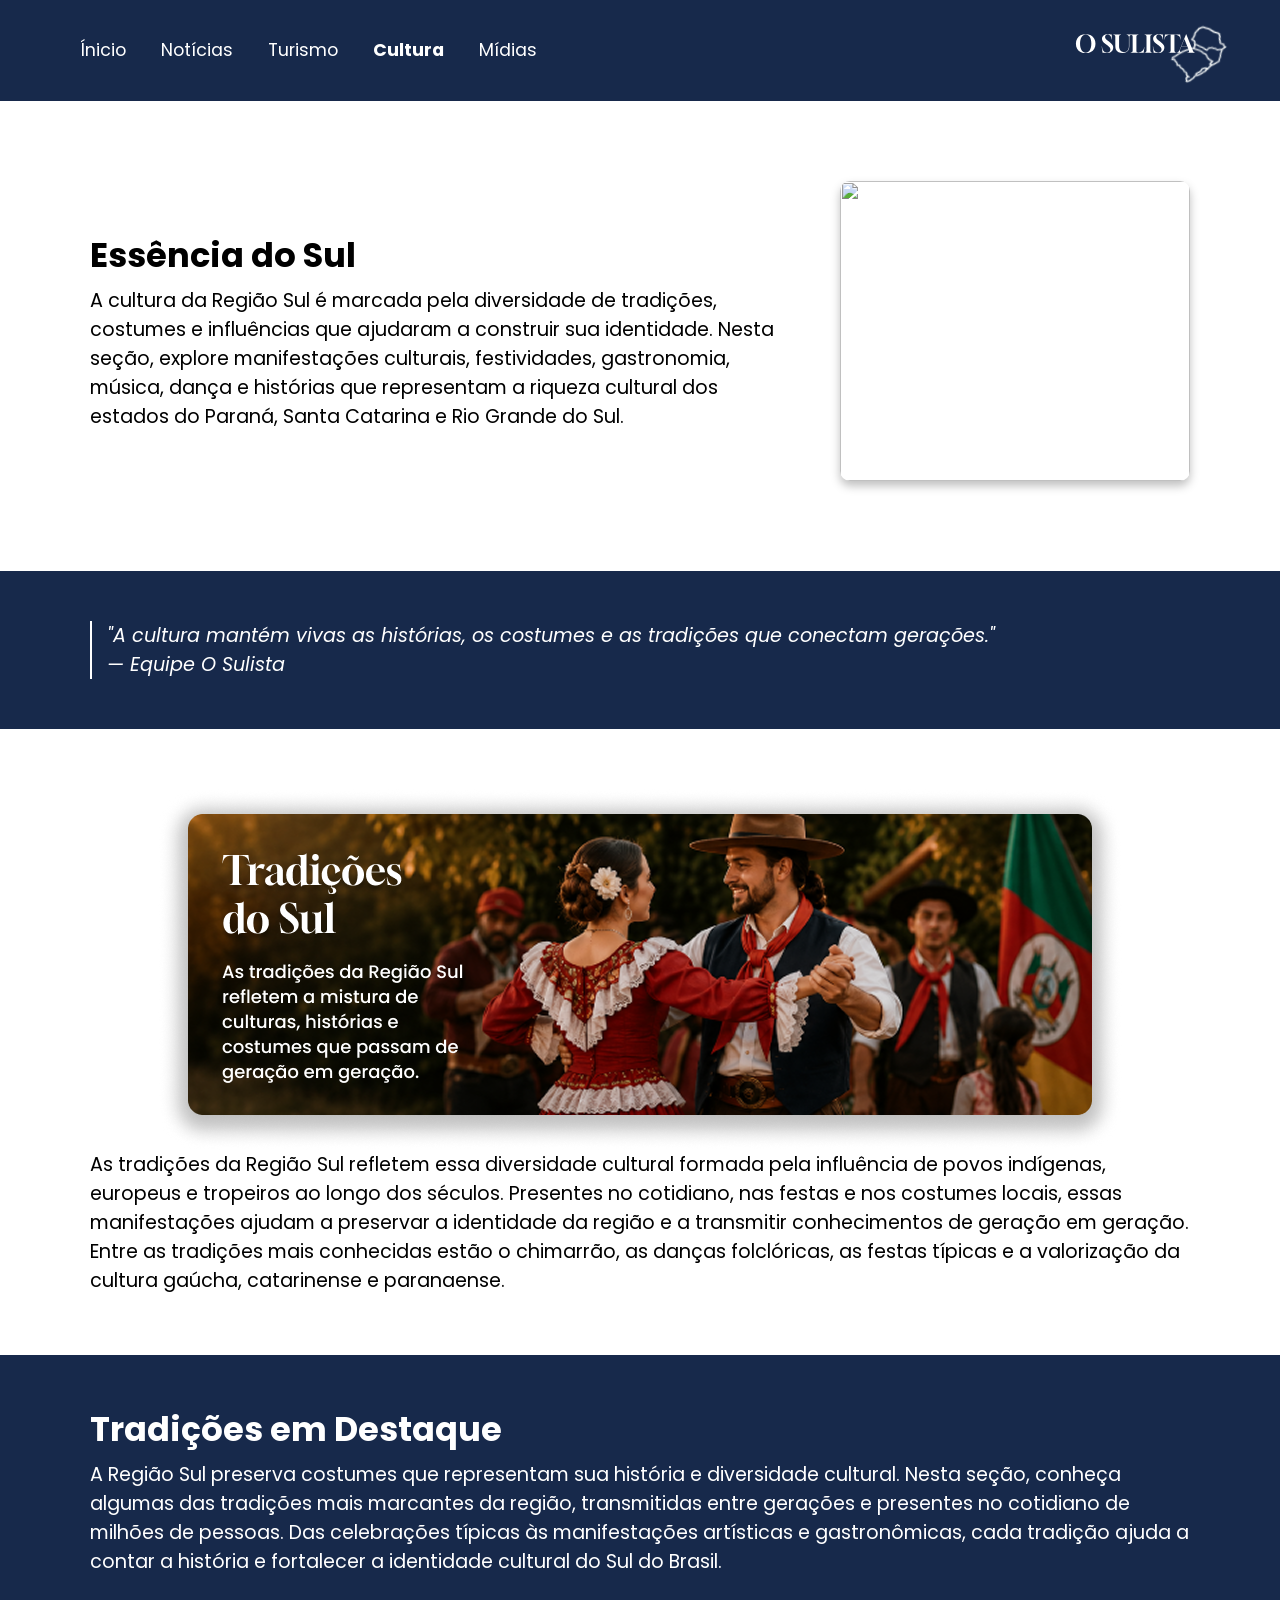
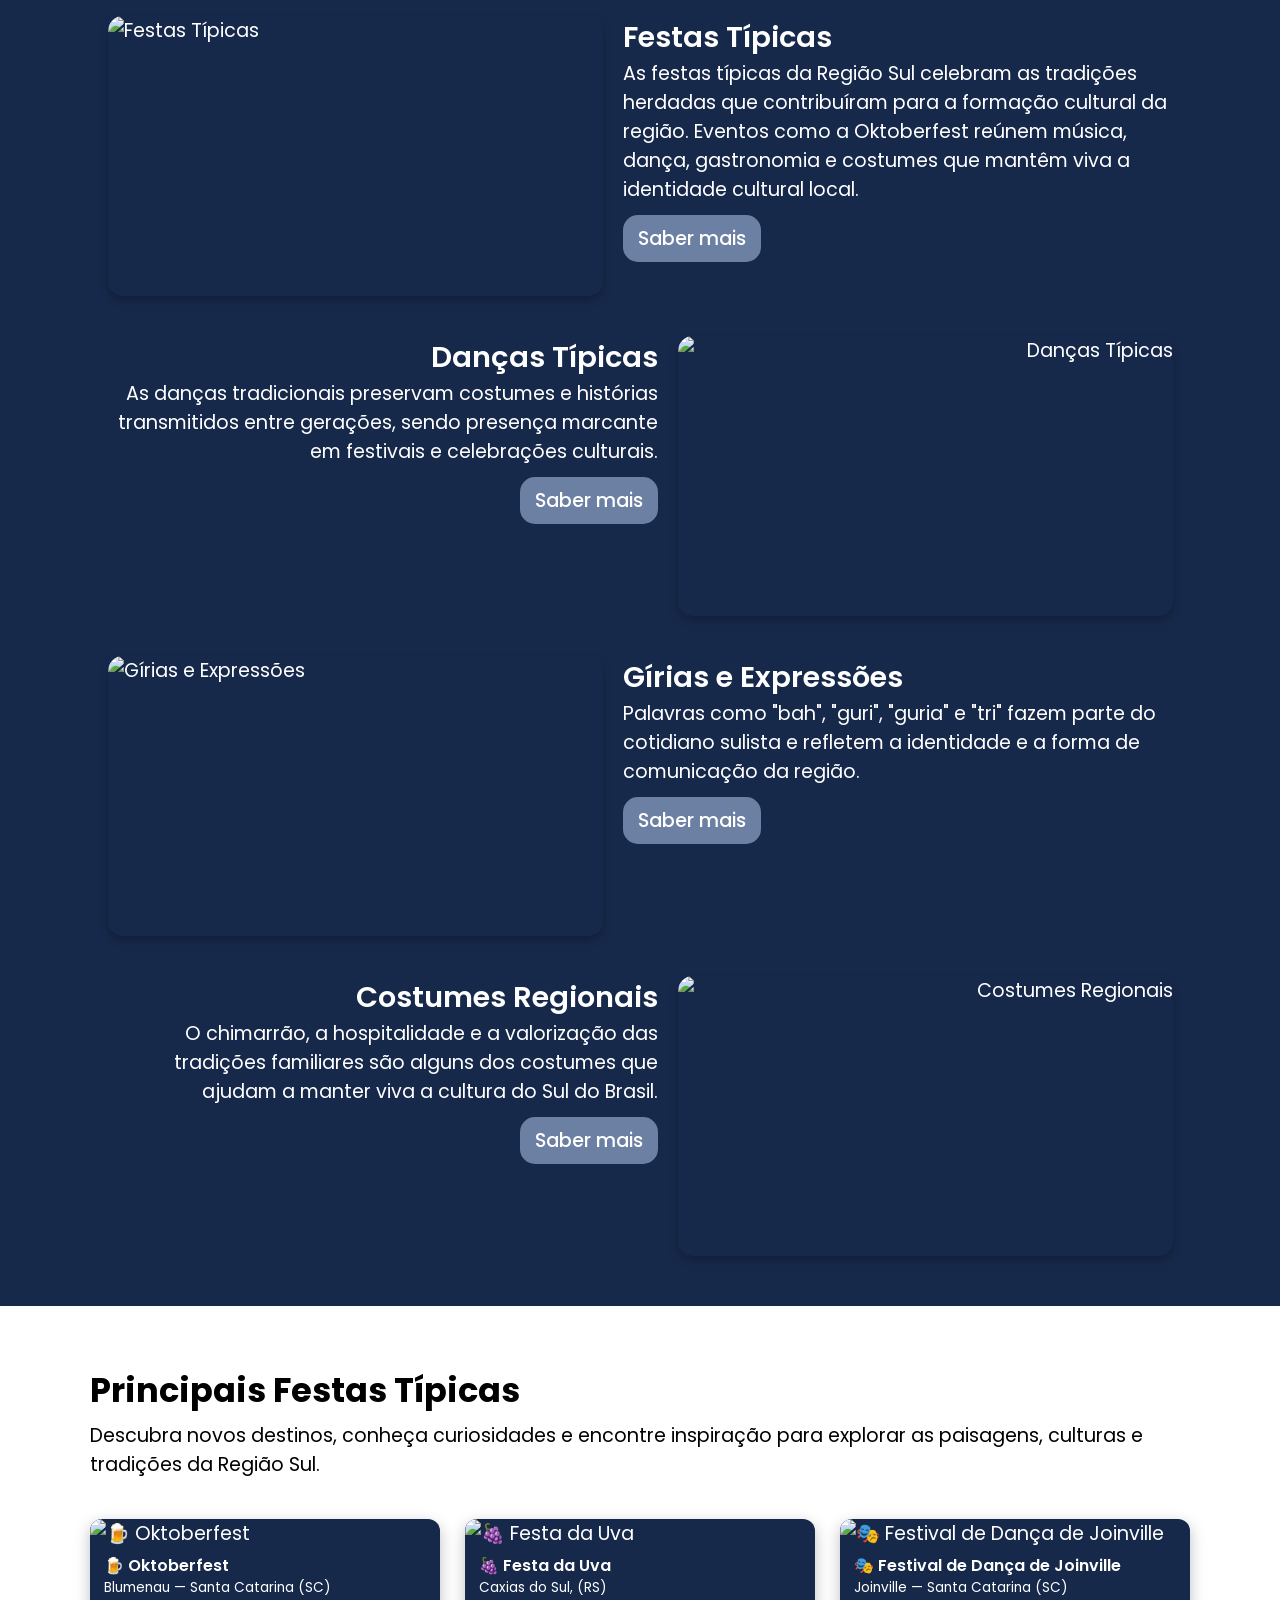
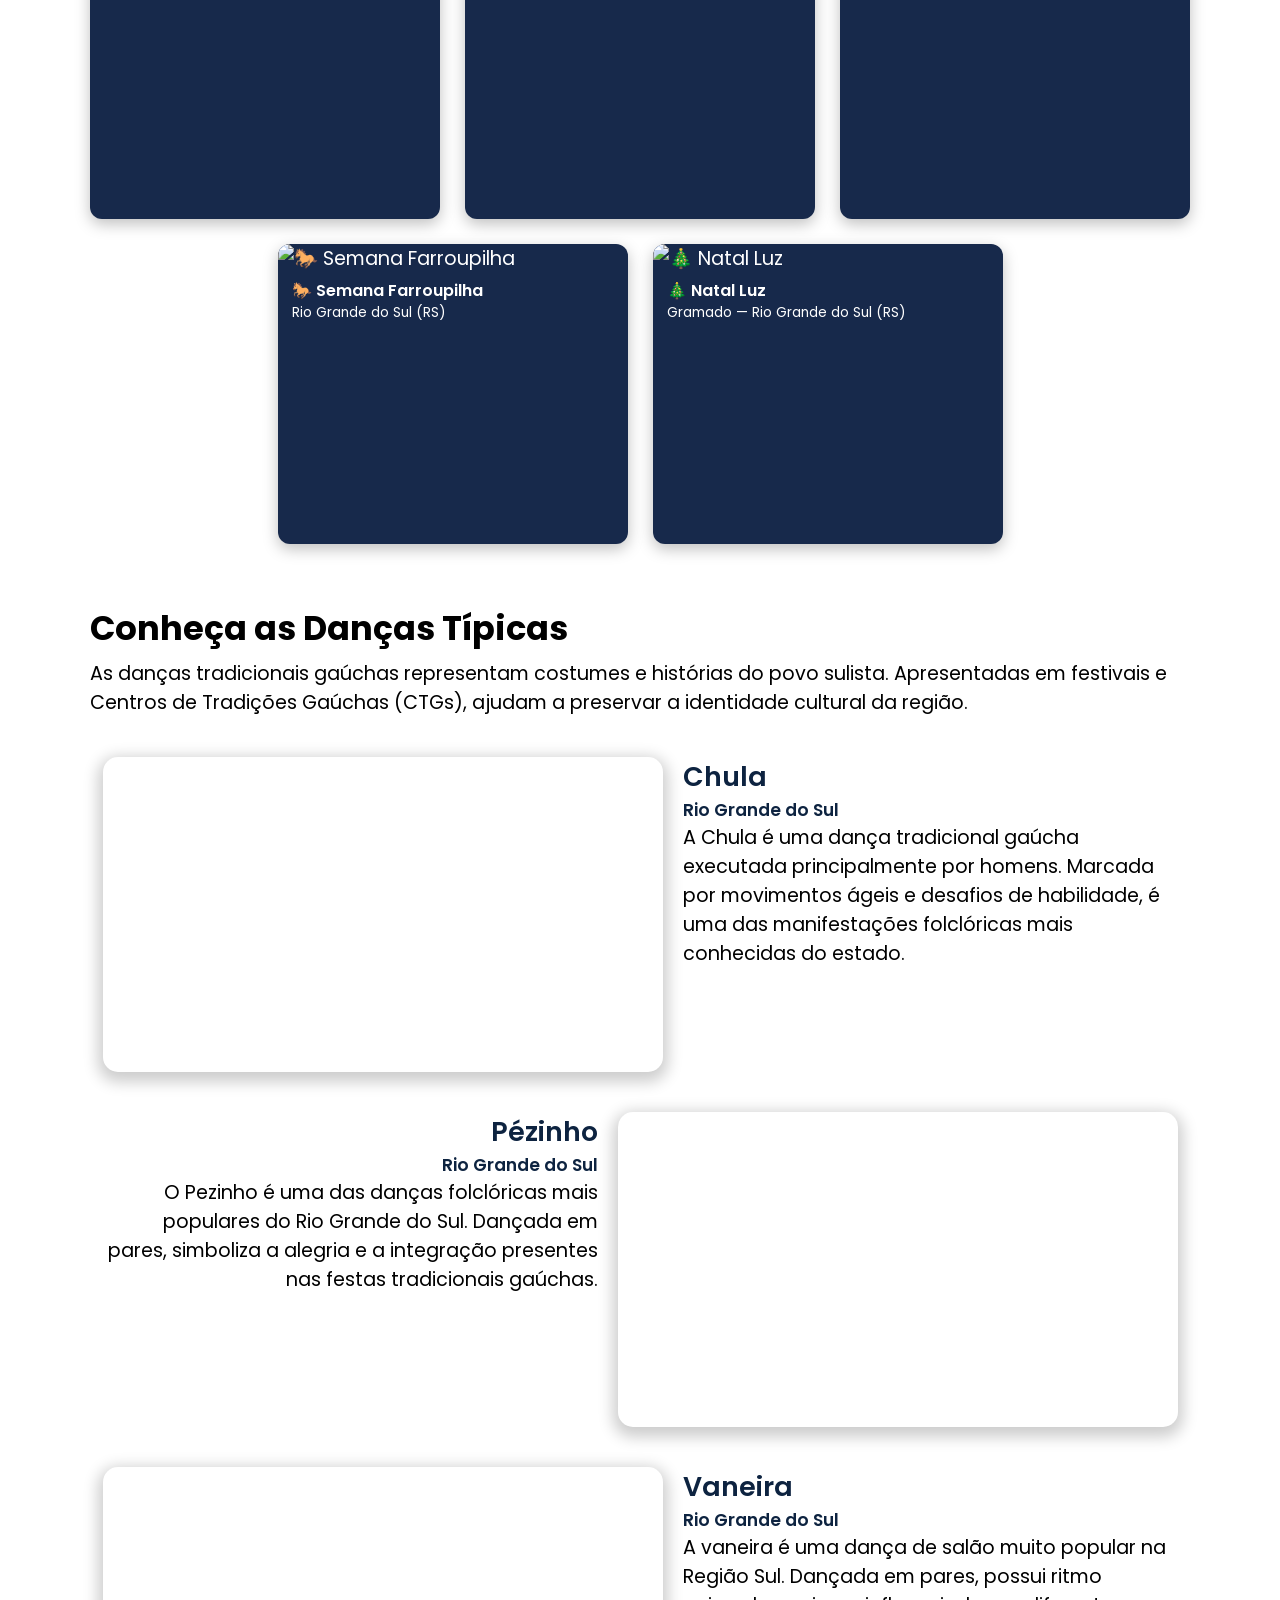
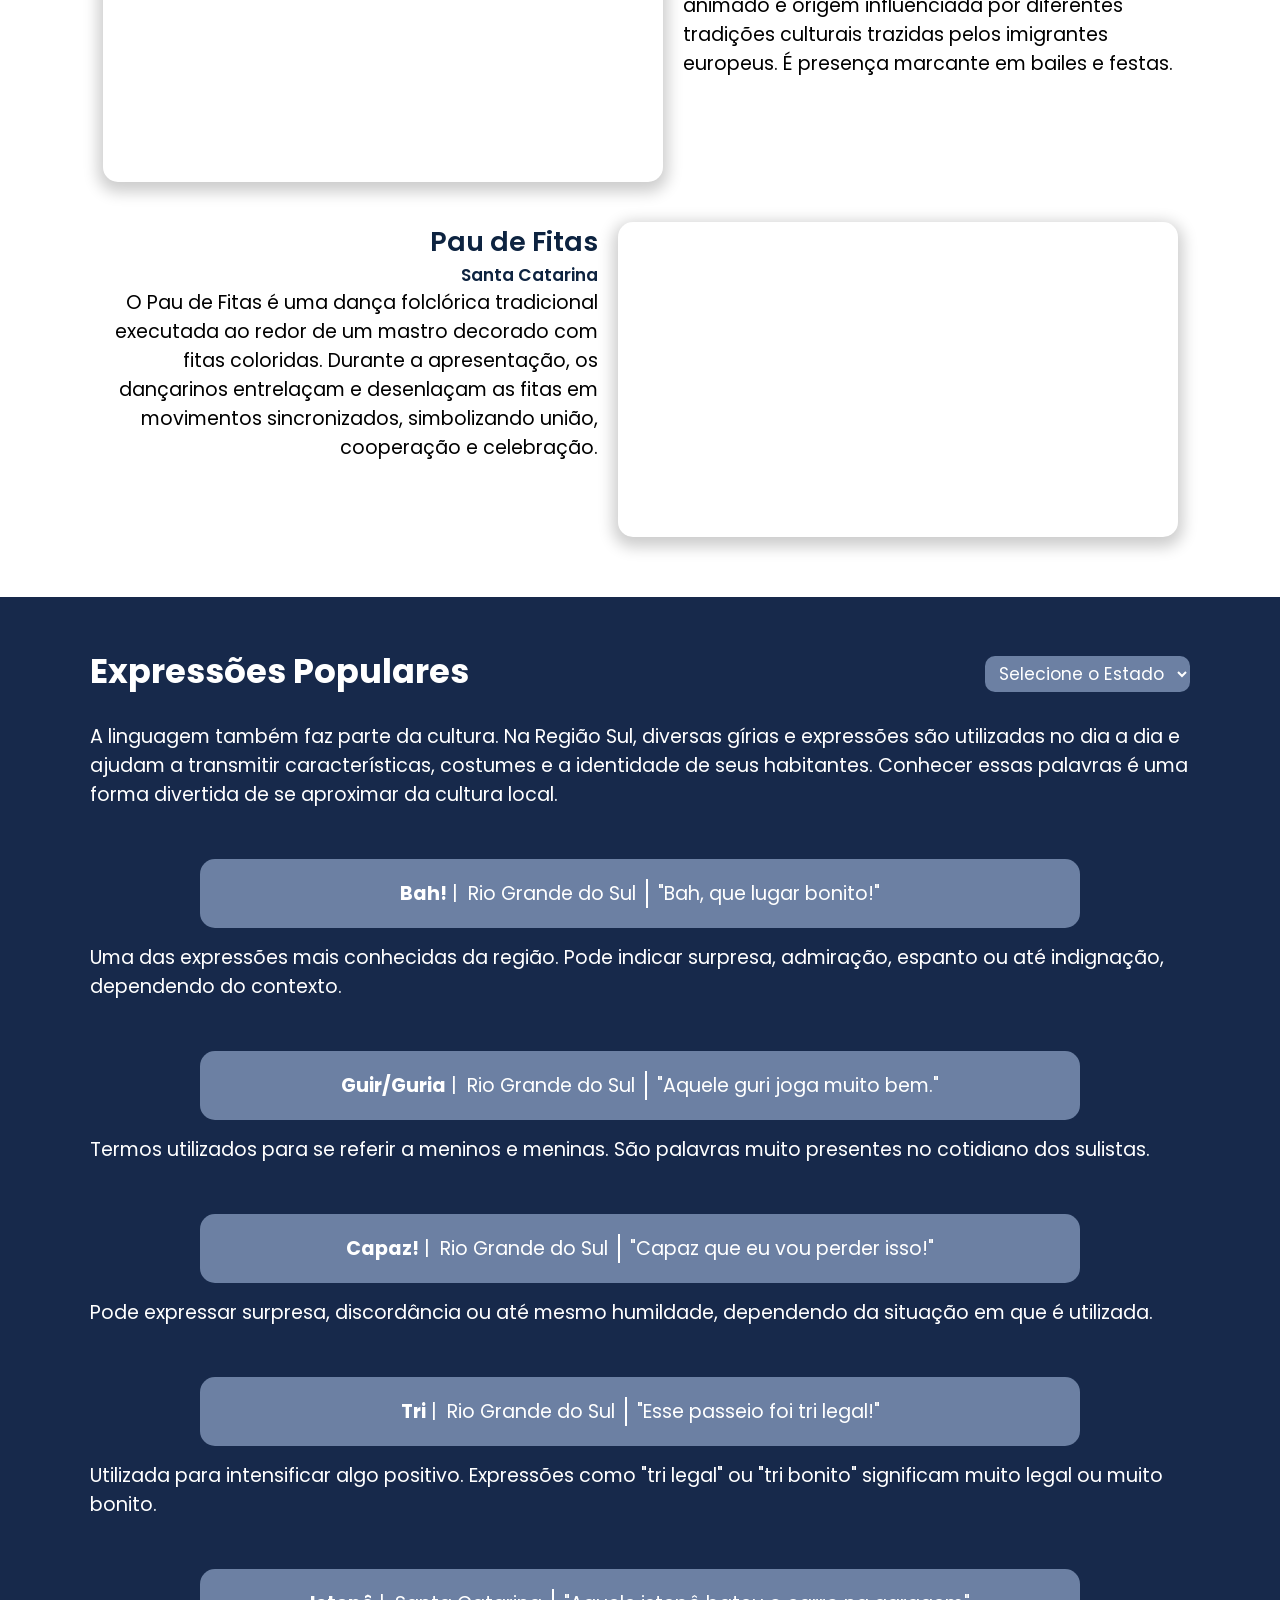
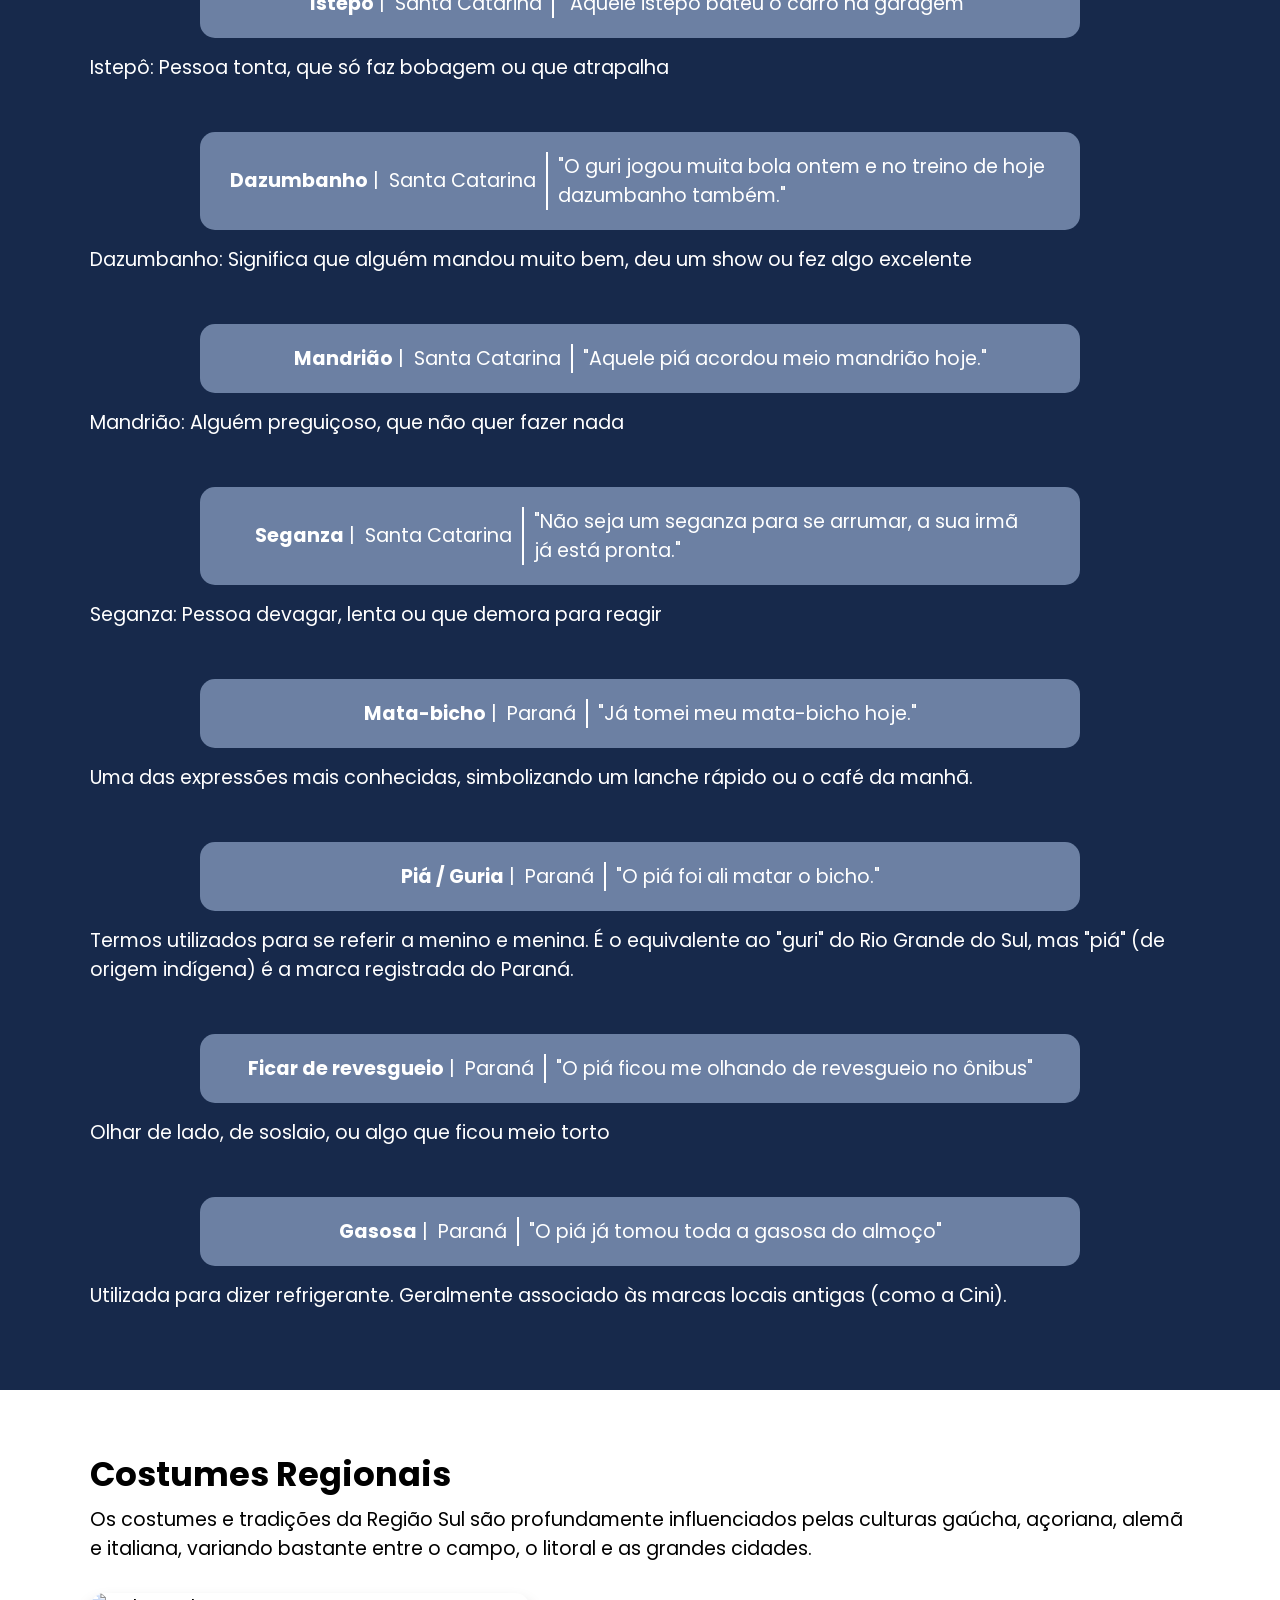
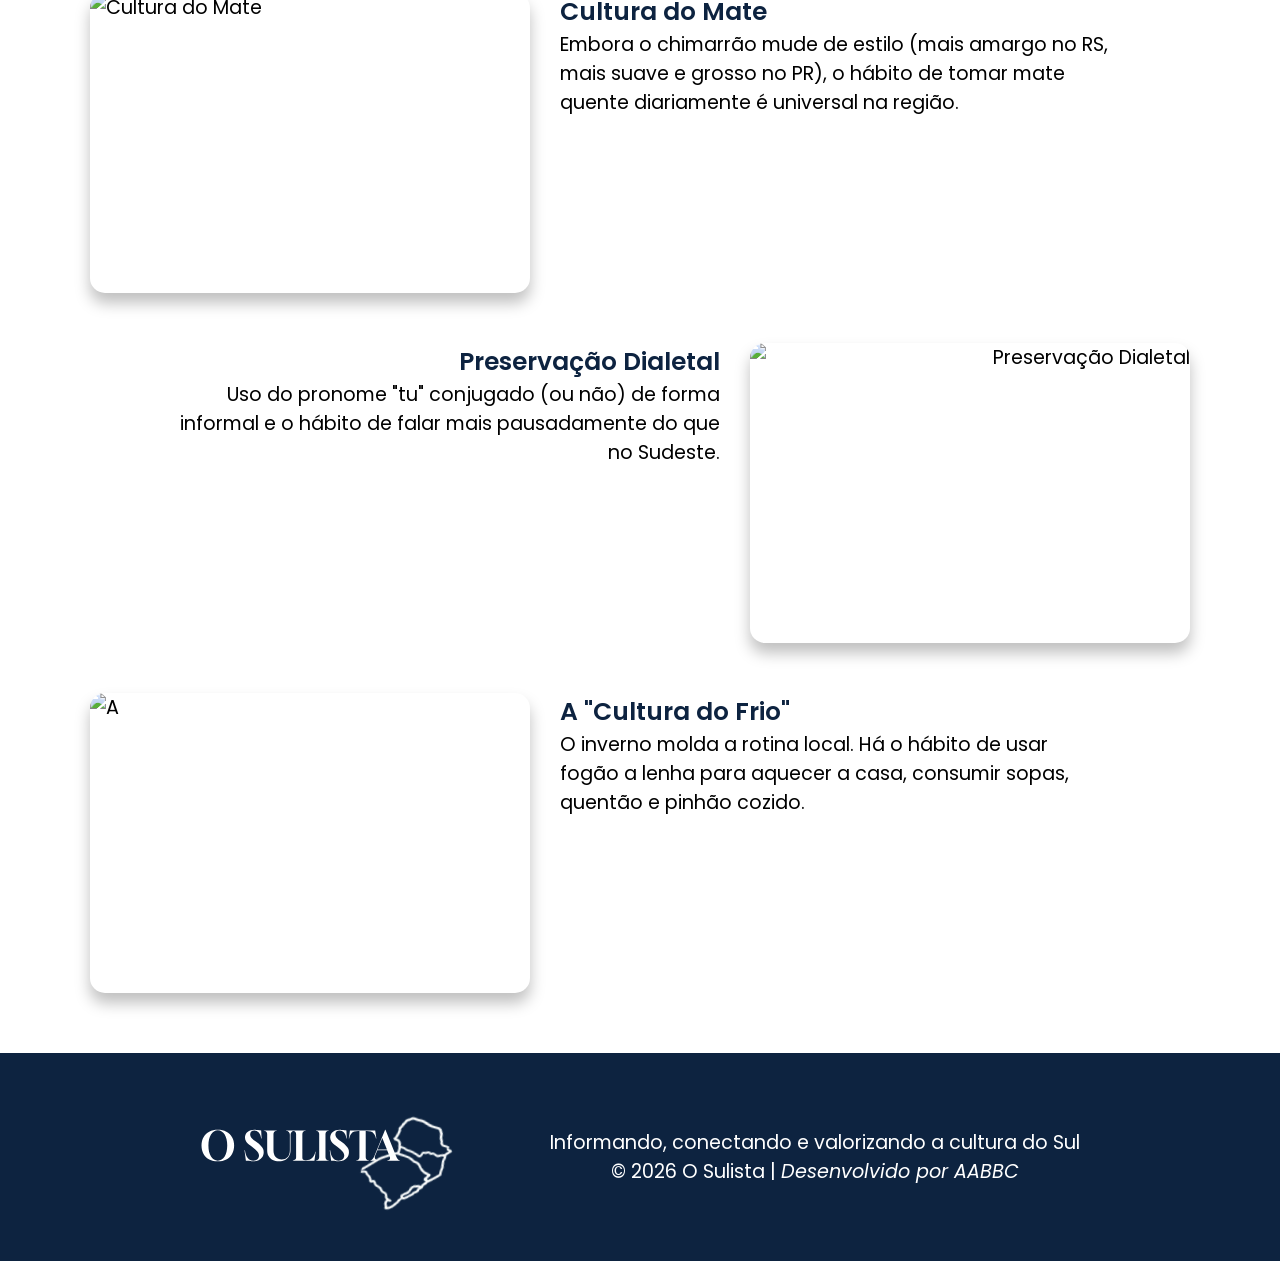
==== commit 17c14251: "videos dancas" ====
--- a/pages/cultura.html
+++ b/pages/cultura.html
@@ -65,7 +65,8 @@
         </section>
         <section id="sec-dancas">
             <h1>Conheça as Danças Típicas</h1>
-            <p>As danças tradicionais gaúchas representam costumes e histórias do povo sulista. Apresentadas em festivais e Centros de Tradições Gaúchas (CTGs), ajudam a preservar a identidade cultural da região.</p>
+            <p>As danças tradicionais gaúchas representam costumes e histórias do povo sulista. Apresentadas em
+                festivais e Centros de Tradições Gaúchas (CTGs), ajudam a preservar a identidade cultural da região.</p>
             <div class="container-dancas" id="dancasContainer">
             </div>
         </section>
@@ -79,13 +80,16 @@
                     <option value="PR">Paraná</option>
                 </select>
             </div>
-            <p>A linguagem também faz parte da cultura. Na Região Sul, diversas gírias e expressões são utilizadas no dia a dia e ajudam a transmitir características, costumes e a identidade de seus habitantes. Conhecer essas palavras é uma forma divertida de se aproximar da cultura local.</p>
+            <p>A linguagem também faz parte da cultura. Na Região Sul, diversas gírias e expressões são utilizadas no
+                dia a dia e ajudam a transmitir características, costumes e a identidade de seus habitantes. Conhecer
+                essas palavras é uma forma divertida de se aproximar da cultura local.</p>
             <div id="containerGirias" class="container-girias"></div>
             </div>
         </section>
         <section id="sec-costumes">
             <h1>Costumes Regionais</h1>
-            <p>Os costumes e tradições da Região Sul são profundamente influenciados pelas culturas gaúcha, açoriana, alemã e italiana, variando bastante entre o campo, o litoral e as grandes cidades.</p>
+            <p>Os costumes e tradições da Região Sul são profundamente influenciados pelas culturas gaúcha, açoriana,
+                alemã e italiana, variando bastante entre o campo, o litoral e as grandes cidades.</p>
             <div id="containerCostumes" class="container-costumes">
             </div>
         </section>
@@ -103,42 +107,7 @@
     <script src="../js/cultura/festas.js"></script>
     <script src="../js/cultura/dancas.js"></script>
     <script src="../js/cultura/girias.js"></script>
-    <script>
-
-        const costumes = [
-            {
-                imagem: "https://http2.mlstatic.com/D_NQ_NP_829495-MLB92982261542_092025-O.webp",
-                titulo: "Cultura do Mate",
-                descricao: "Embora o chimarrão mude de estilo (mais amargo no RS, mais suave e grosso no PR), o hábito de tomar mate quente diariamente é universal na região."
-            }, 
-            {
-                imagem: "https://whiteroseforest.org/wp-content/uploads/2023/05/White-Rose-Forest-Shoot-111-low.jpg",
-                titulo: "Preservação Dialetal",
-                descricao: "Uso do pronome \"tu\" conjugado (ou não) de forma informal e o hábito de falar mais pausadamente do que no Sudeste."
-            },
-            {
-                imagem: "https://encrypted-tbn2.gstatic.com/images?q=tbn:ANd9GcQW-VLzX7Z2ZcbX3uxGeCeBHWB6UudMFDJf1vgG4oC09knZMaLj",
-                titulo: "A \"Cultura do Frio\"",
-                descricao: "O inverno molda a rotina local. Há o hábito de usar fogão a lenha para aquecer a casa, consumir sopas, quentão e pinhão cozido."
-            },
-        ]
-
-        const containerCostumes = document.getElementById("containerCostumes")
-
-        costumes.forEach(costume => {
-            containerCostumes.innerHTML += `
-            <article class="card-costume">
-                <img src="${costume.imagem}" alt="${costume.titulo}">
-                
-                <div class="card-content-costume">
-                    <h3>${costume.titulo}</h3>
-                    <p>${costume.descricao}</p>
-                </div>
-            </article>
-            `
-        });
-    </script>
-    
+    <script src="../js/cultura/costumes.js"></script>
 </body>
 
 </html>
--- a/css/cultura.css
+++ b/css/cultura.css
@@ -234,6 +234,11 @@
     text-align: right;
 }
 
+.card-danca iframe {
+    border-radius: 15px;
+    box-shadow: 0 5px 15px 5px rgba(0, 0, 0, 0.2);
+}
+
 /*--------expressoes------------*/
 #sec-expressoes {
     background-color: #17294B;
@@ -295,7 +300,7 @@
     display: flex;
     flex-direction: column;
     gap: 50px;
-    margin-top: 30px;
+    margin: 30px auto;
 }
 
 .card-costume {
@@ -310,10 +315,19 @@
 }
 
 .card-costume img{
-    min-width: 500px;
+    min-width: 40%;
     max-width: 70%;
     height: 300px;
     object-fit: cover;
     border-radius: 15px;
     box-shadow: 0 10px 15px 0px rgba(0, 0, 0, 0.25);
+}
+
+.card-content-costume{
+    width: 50%;
+}
+
+.card-costume-reverse {
+    flex-direction: row-reverse;
+    text-align: right;
 }
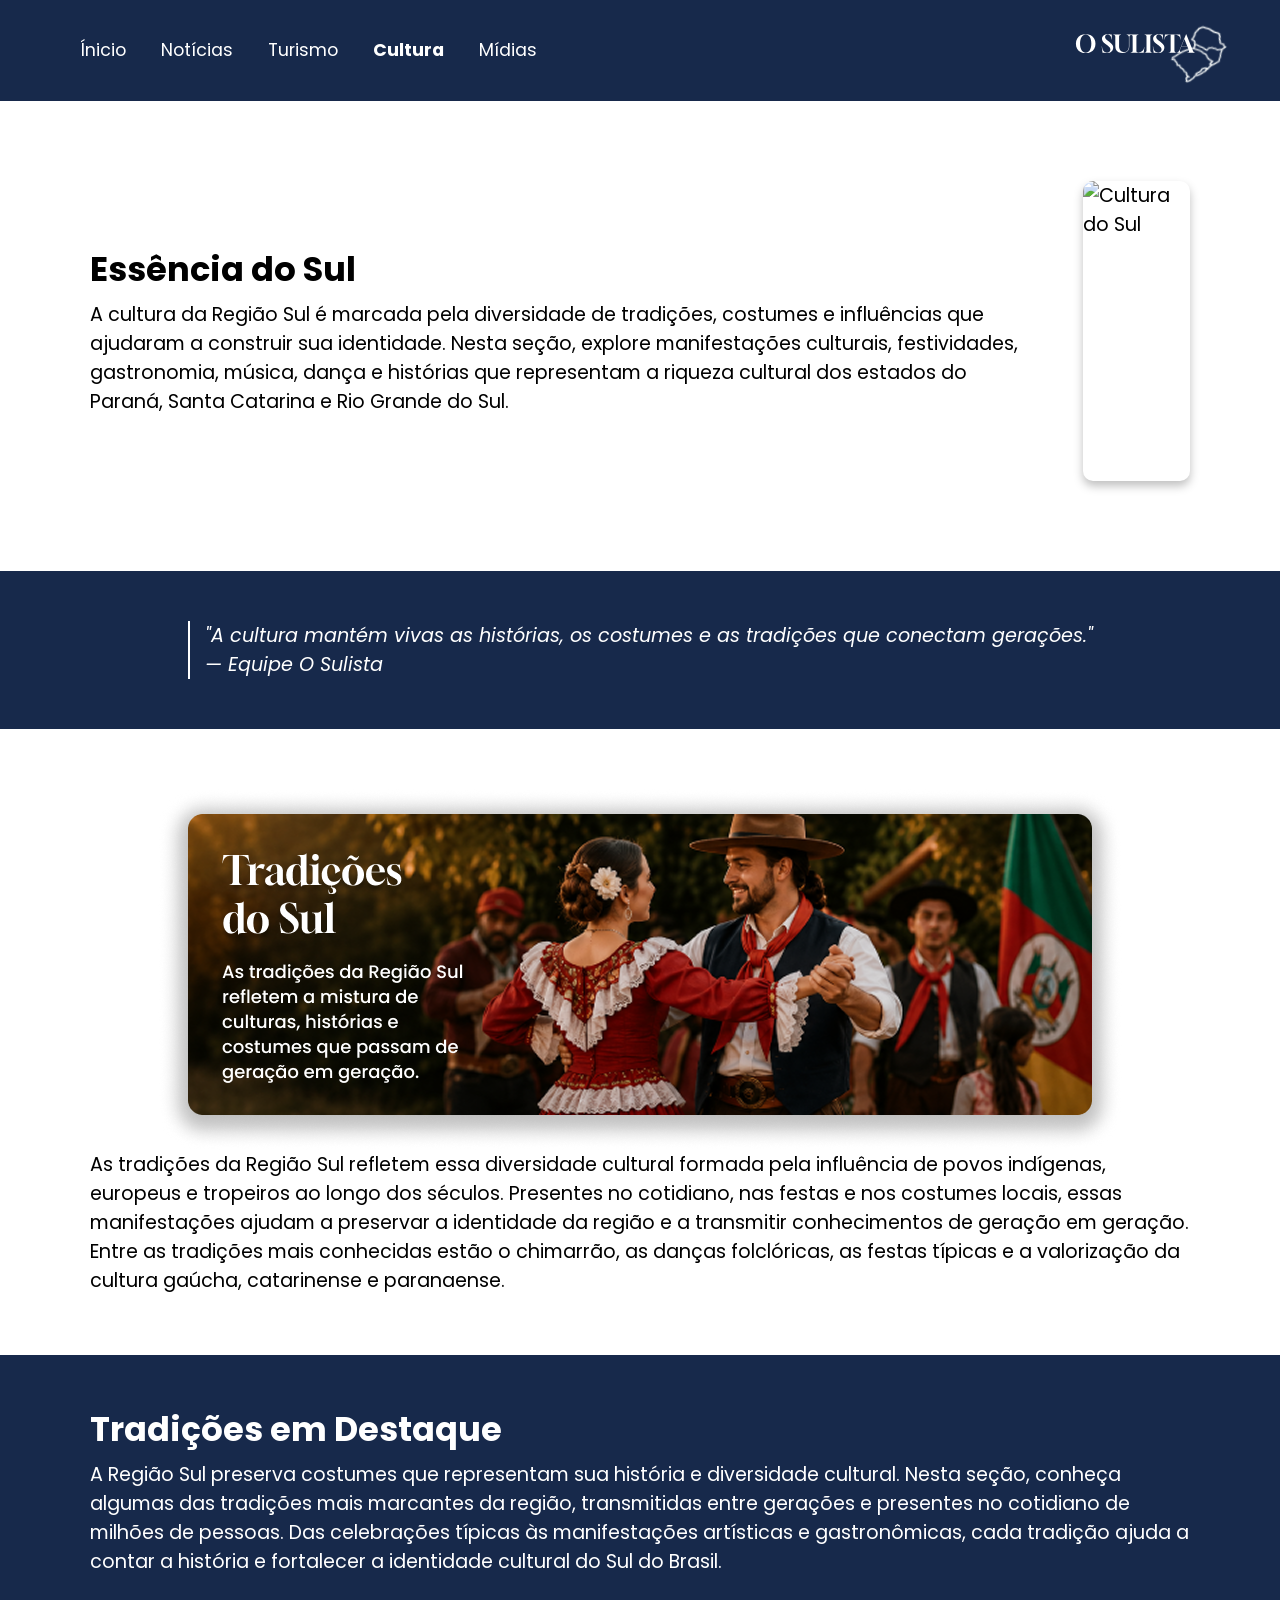
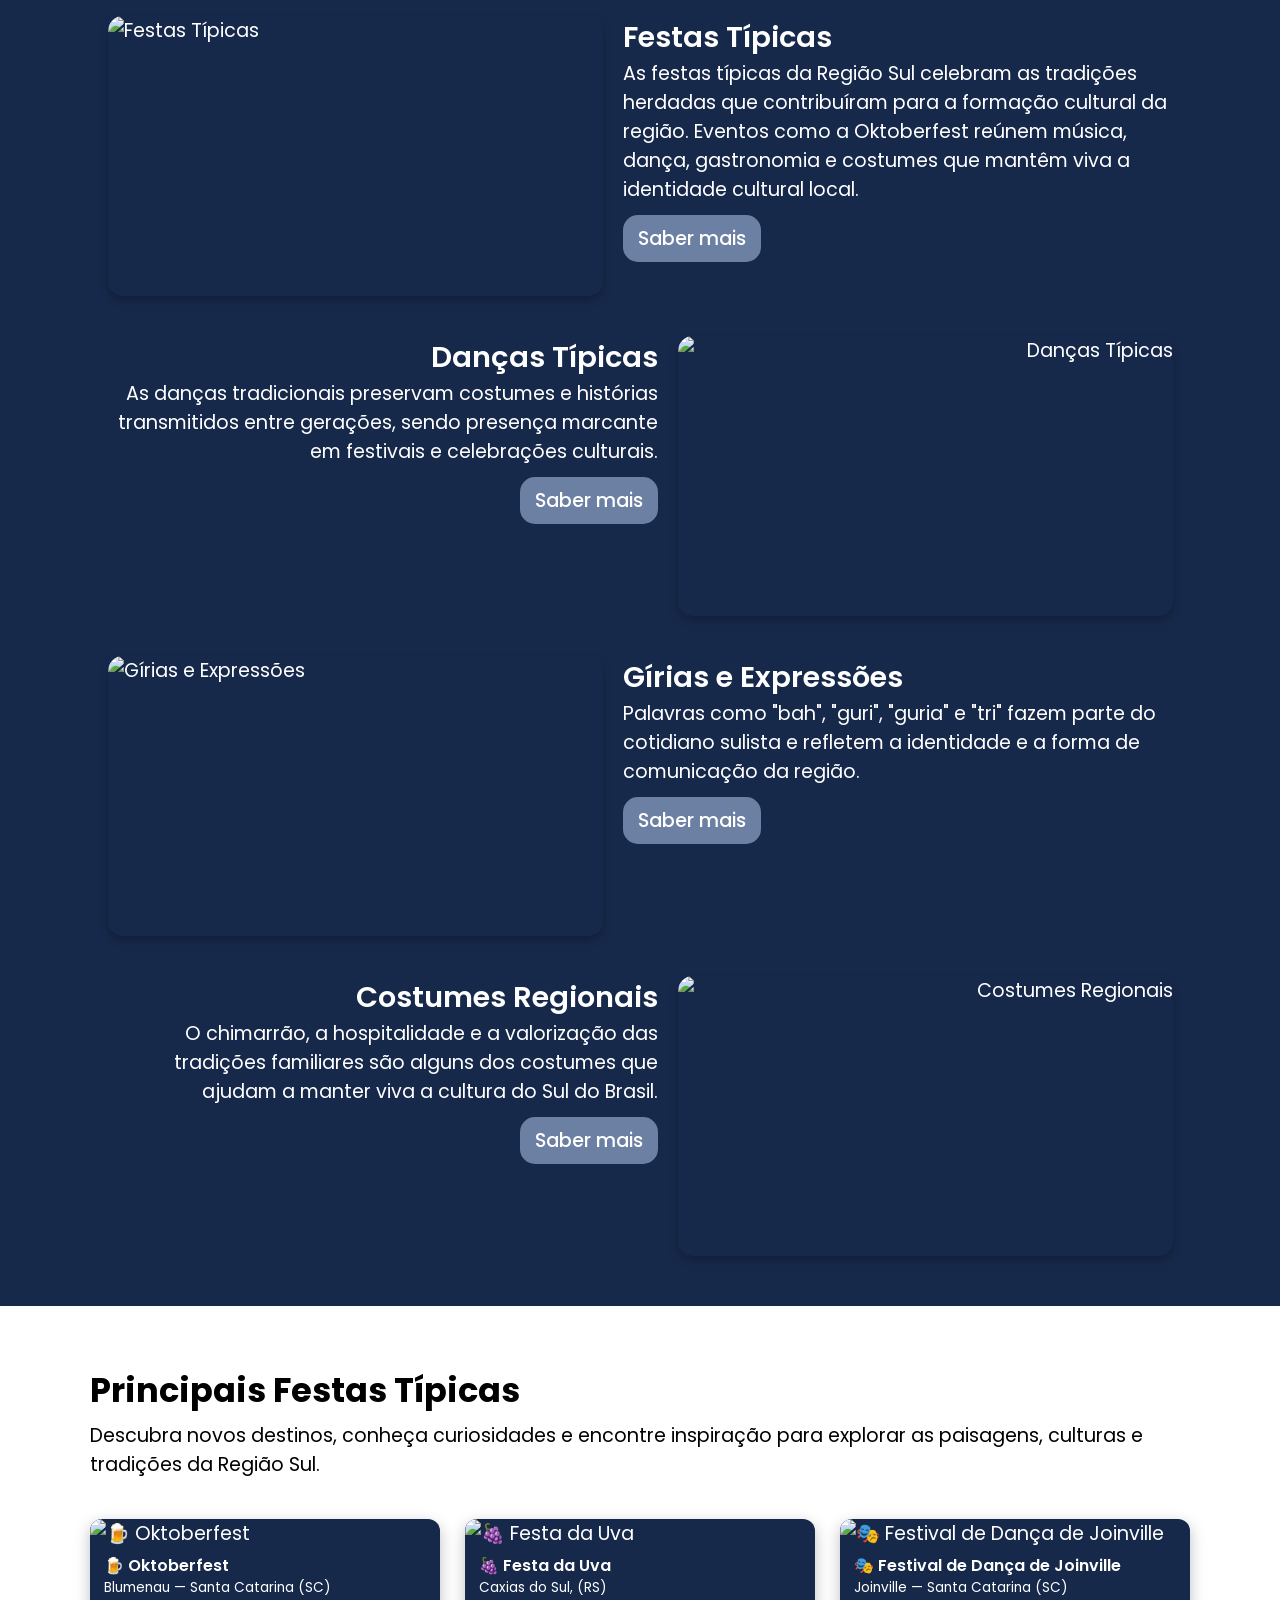
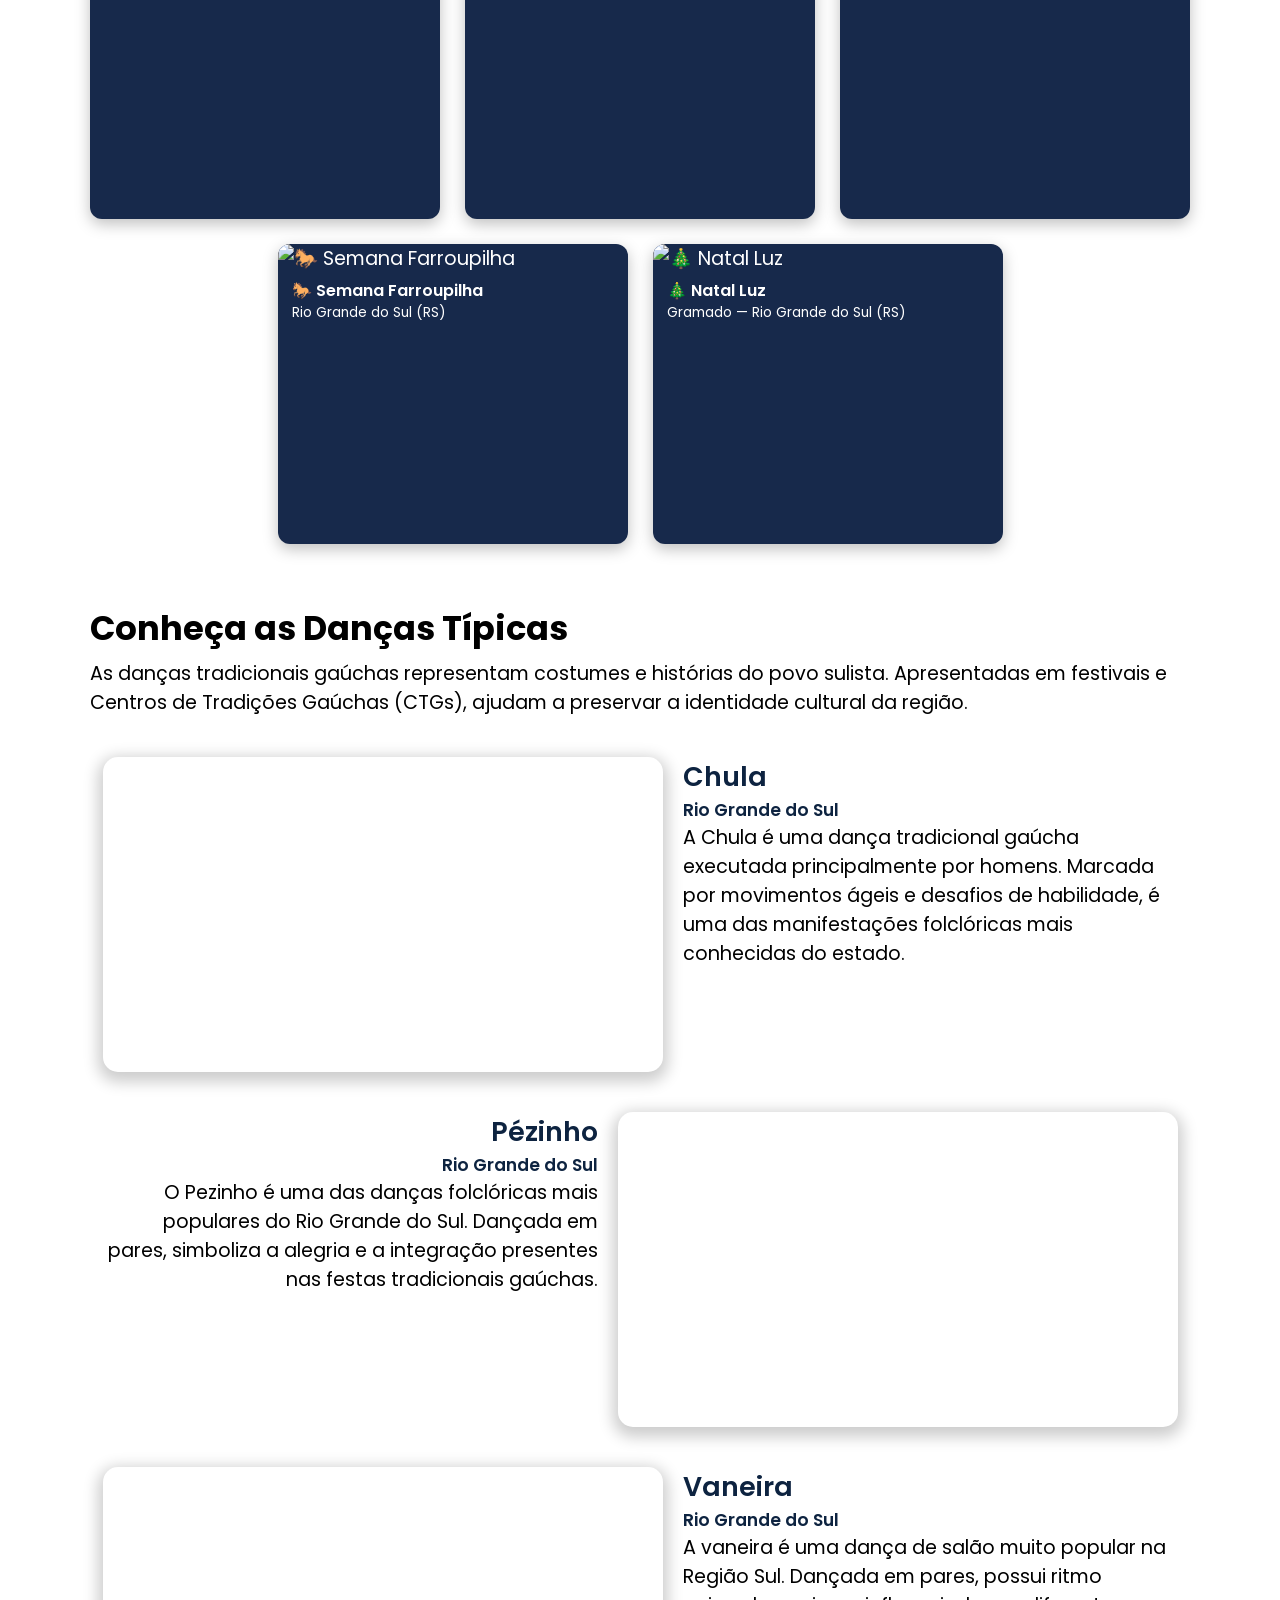
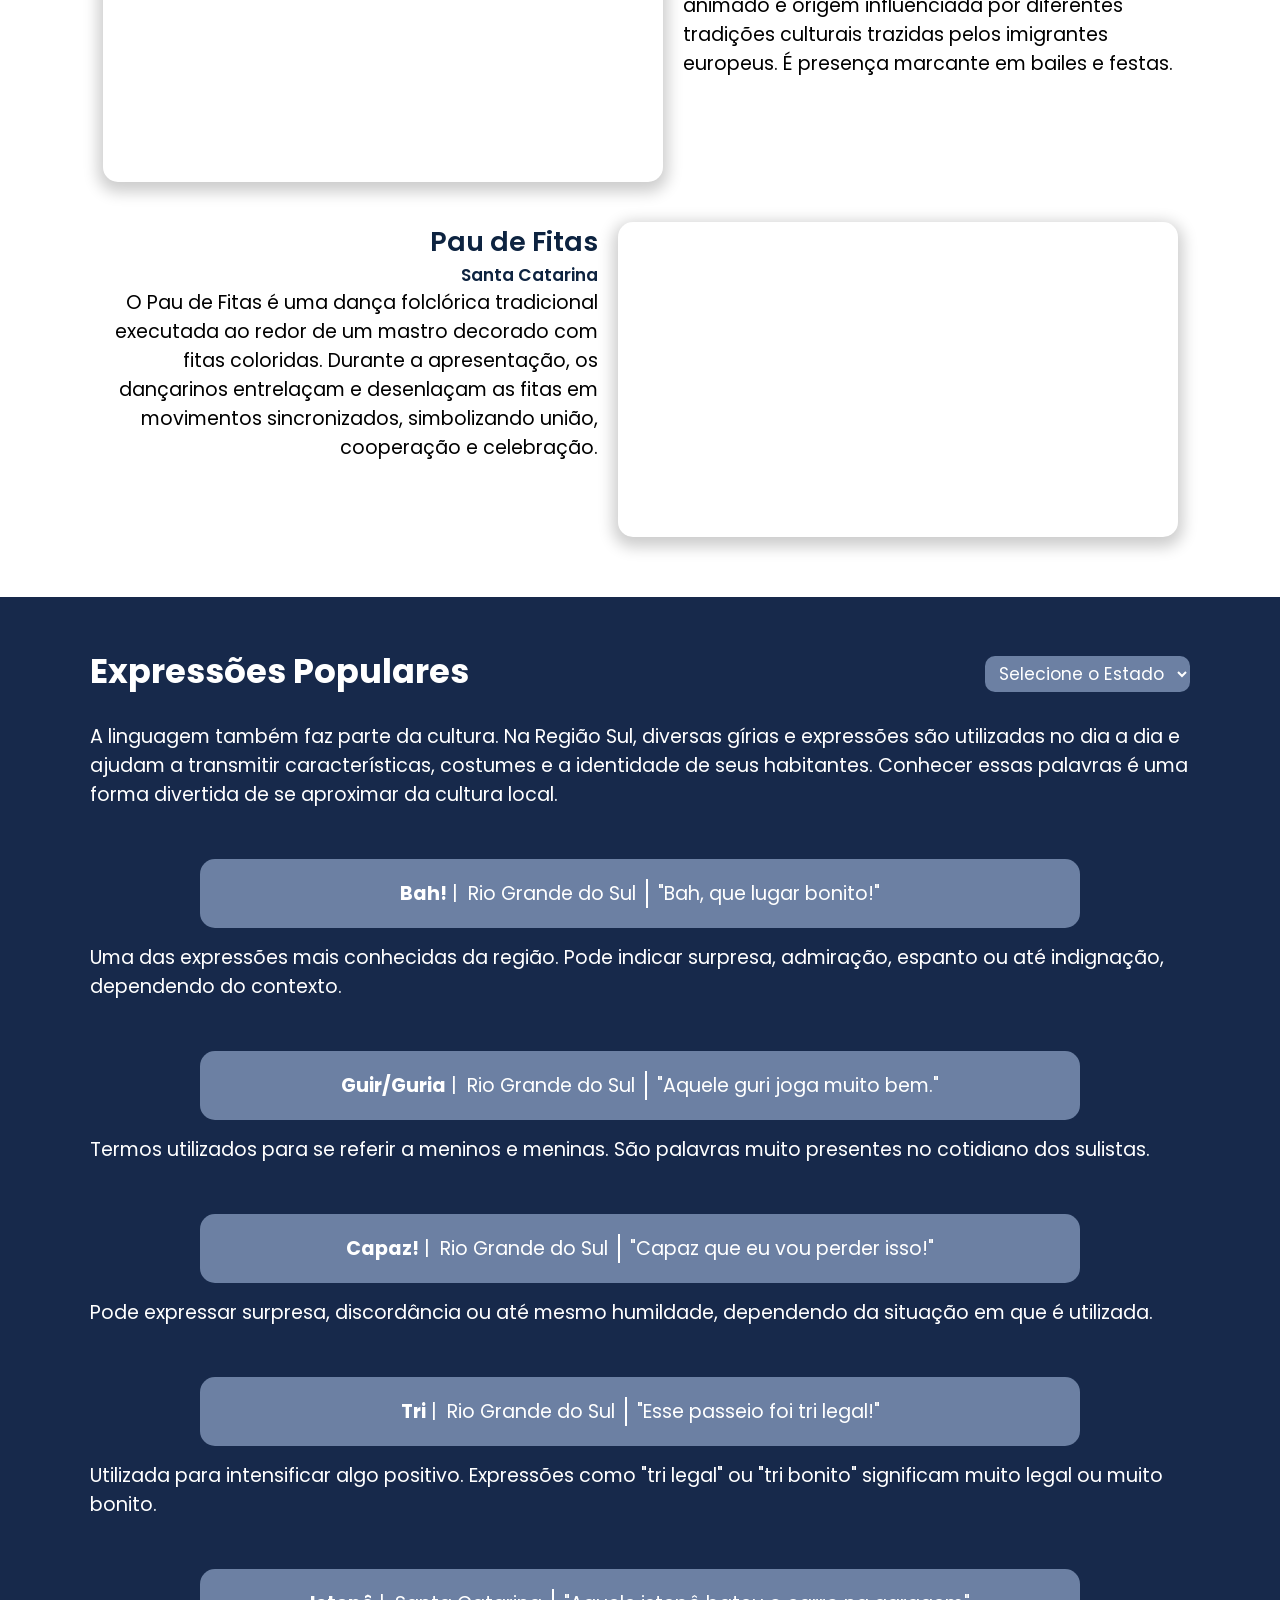
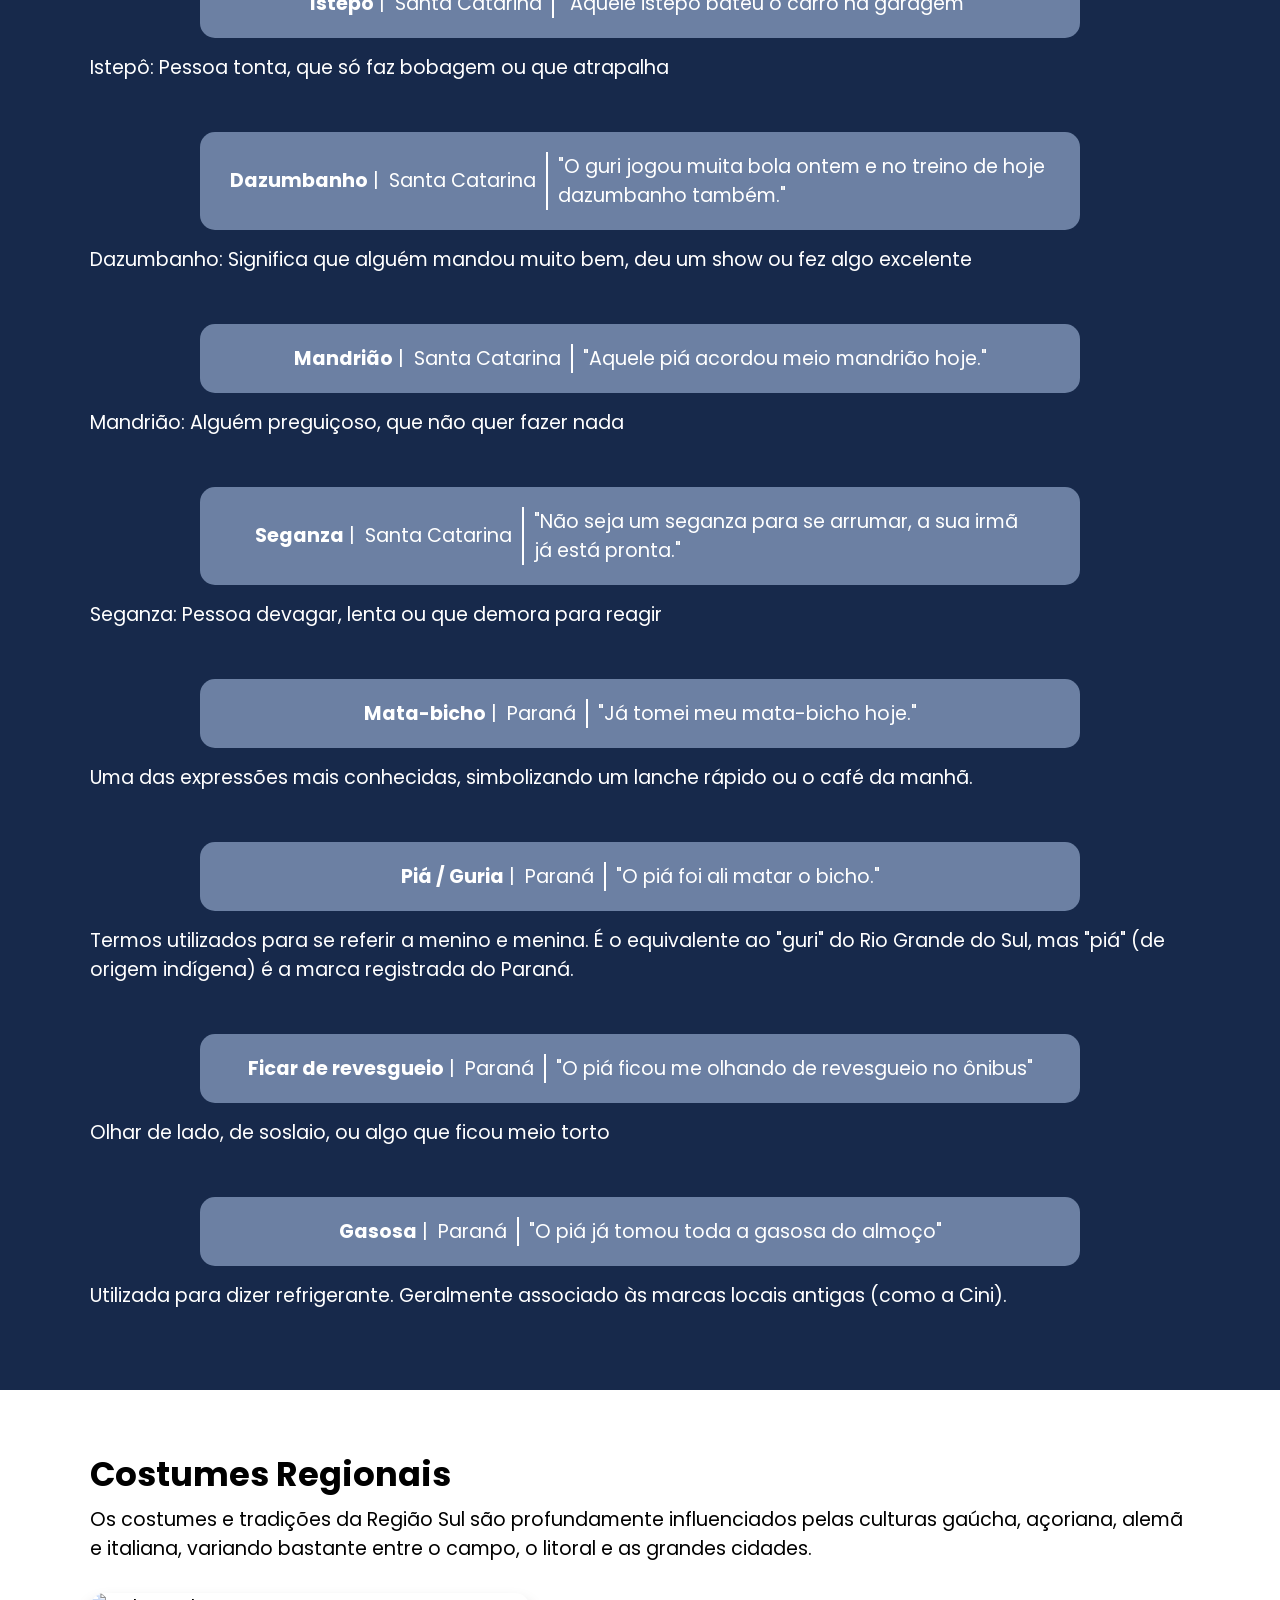
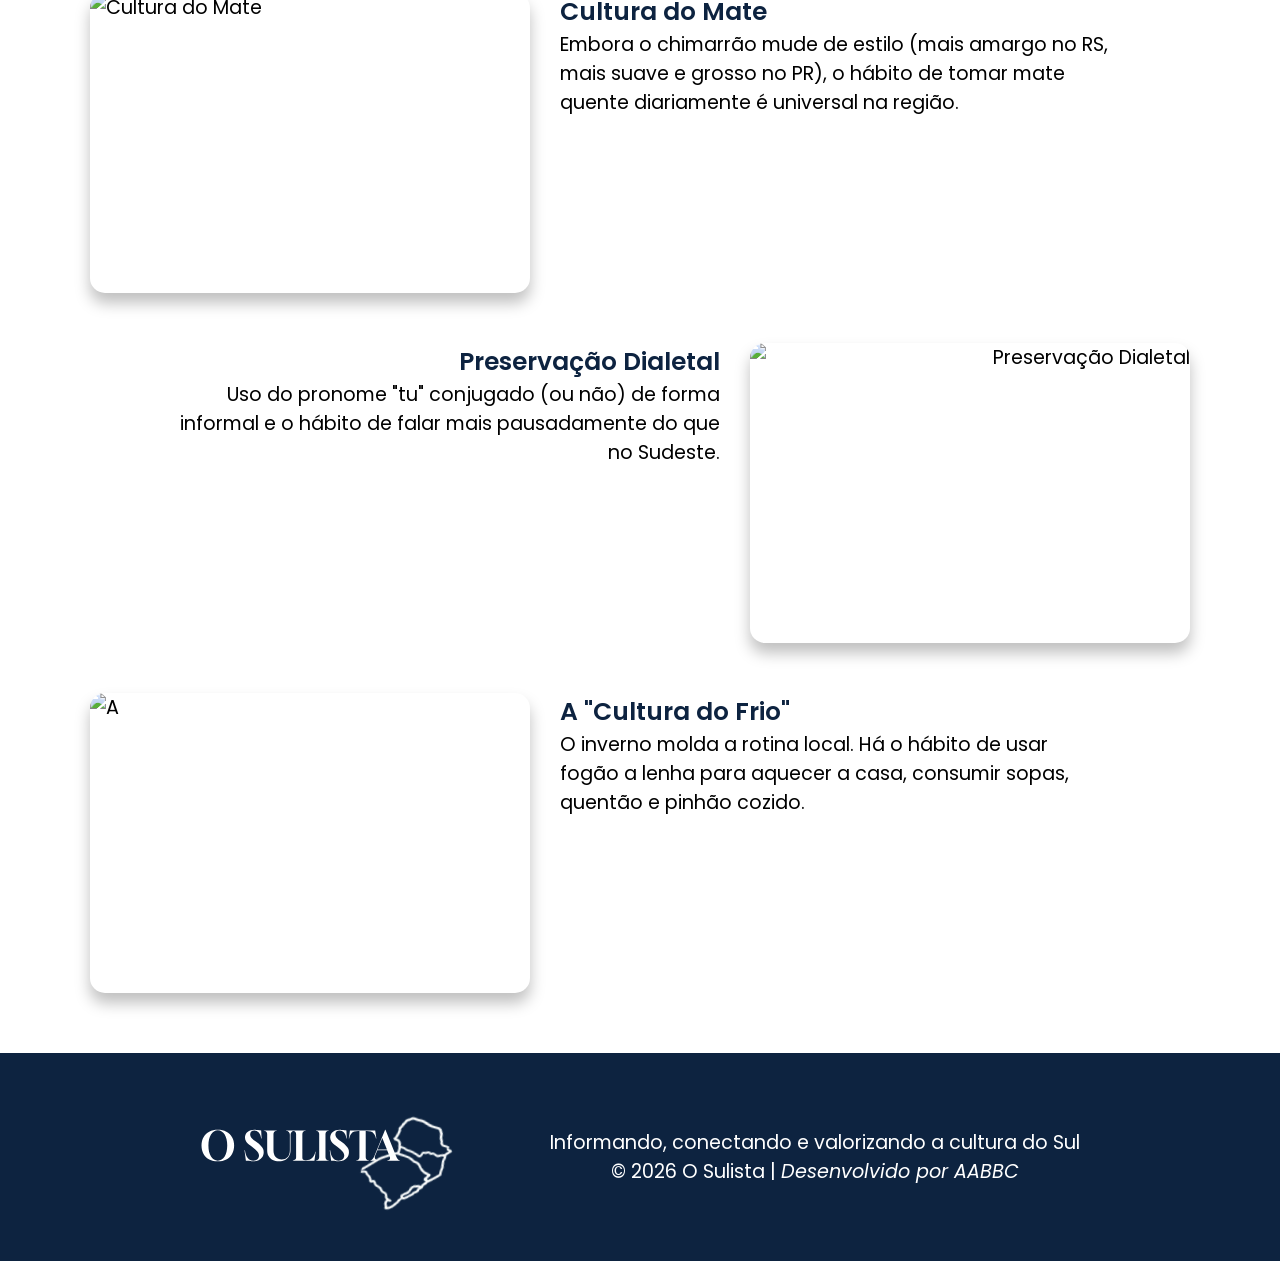
==== commit cf1fc760: "ultimos detalhes" ====
--- a/pages/cultura.html
+++ b/pages/cultura.html
@@ -32,7 +32,7 @@
                     música, dança e histórias que representam a riqueza cultural dos estados do Paraná, Santa Catarina e
                     Rio Grande do Sul.</p>
             </div>
-            <img src="https://www.cma.com.br/wp-content/uploads/2023/01/placeholder-87-1.png" alt="">
+            <img src="https://static.todamateria.com.br/upload/ok/to/oktoberfest-cke.jpg" alt="Cultura do Sul">
         </section>
         <section id="citacao-cultura">
             <blockquote>
@@ -99,7 +99,7 @@
         <p>
             Informando, conectando e valorizando a cultura do Sul
             <br>
-            © 2026 O Sulista | <a href="pages/equipe.html"><em>Desenvolvido por AABBC</em></a>
+            © 2026 O Sulista | <a href="equipe.html"><em>Desenvolvido por AABBC</em></a>
         </p>
     </footer>
     <script src="https://kit.fontawesome.com/f9c90ebe75.js" crossorigin="anonymous"></script>
--- a/css/cultura.css
+++ b/css/cultura.css
@@ -28,6 +28,8 @@
     background-color: #17294B;
     color: #fff;
     padding: 50px 90px;
+    display: flex;
+    align-items: center;
 }
 
 #citacao-cultura blockquote {
@@ -88,6 +90,10 @@
     background-color: #6C80A3;
     font-weight: 500;
     border-radius: 15px;
+}
+
+.card-tradicao a:hover{
+    background-color: #5f718f;
 }
 
 .card-tradicao-reverse {
--- a/css/geral.css
+++ b/css/geral.css
@@ -9,6 +9,12 @@
     padding: 0;
     box-sizing: border-box;
     font-family: "Poppins", sans-serif;
+}
+
+body {
+    max-width: 1520px;
+    margin: 0 auto;
+    box-shadow: 0 10px 15px rgba(0, 0, 0, 0.2);
 }
 
 main {
